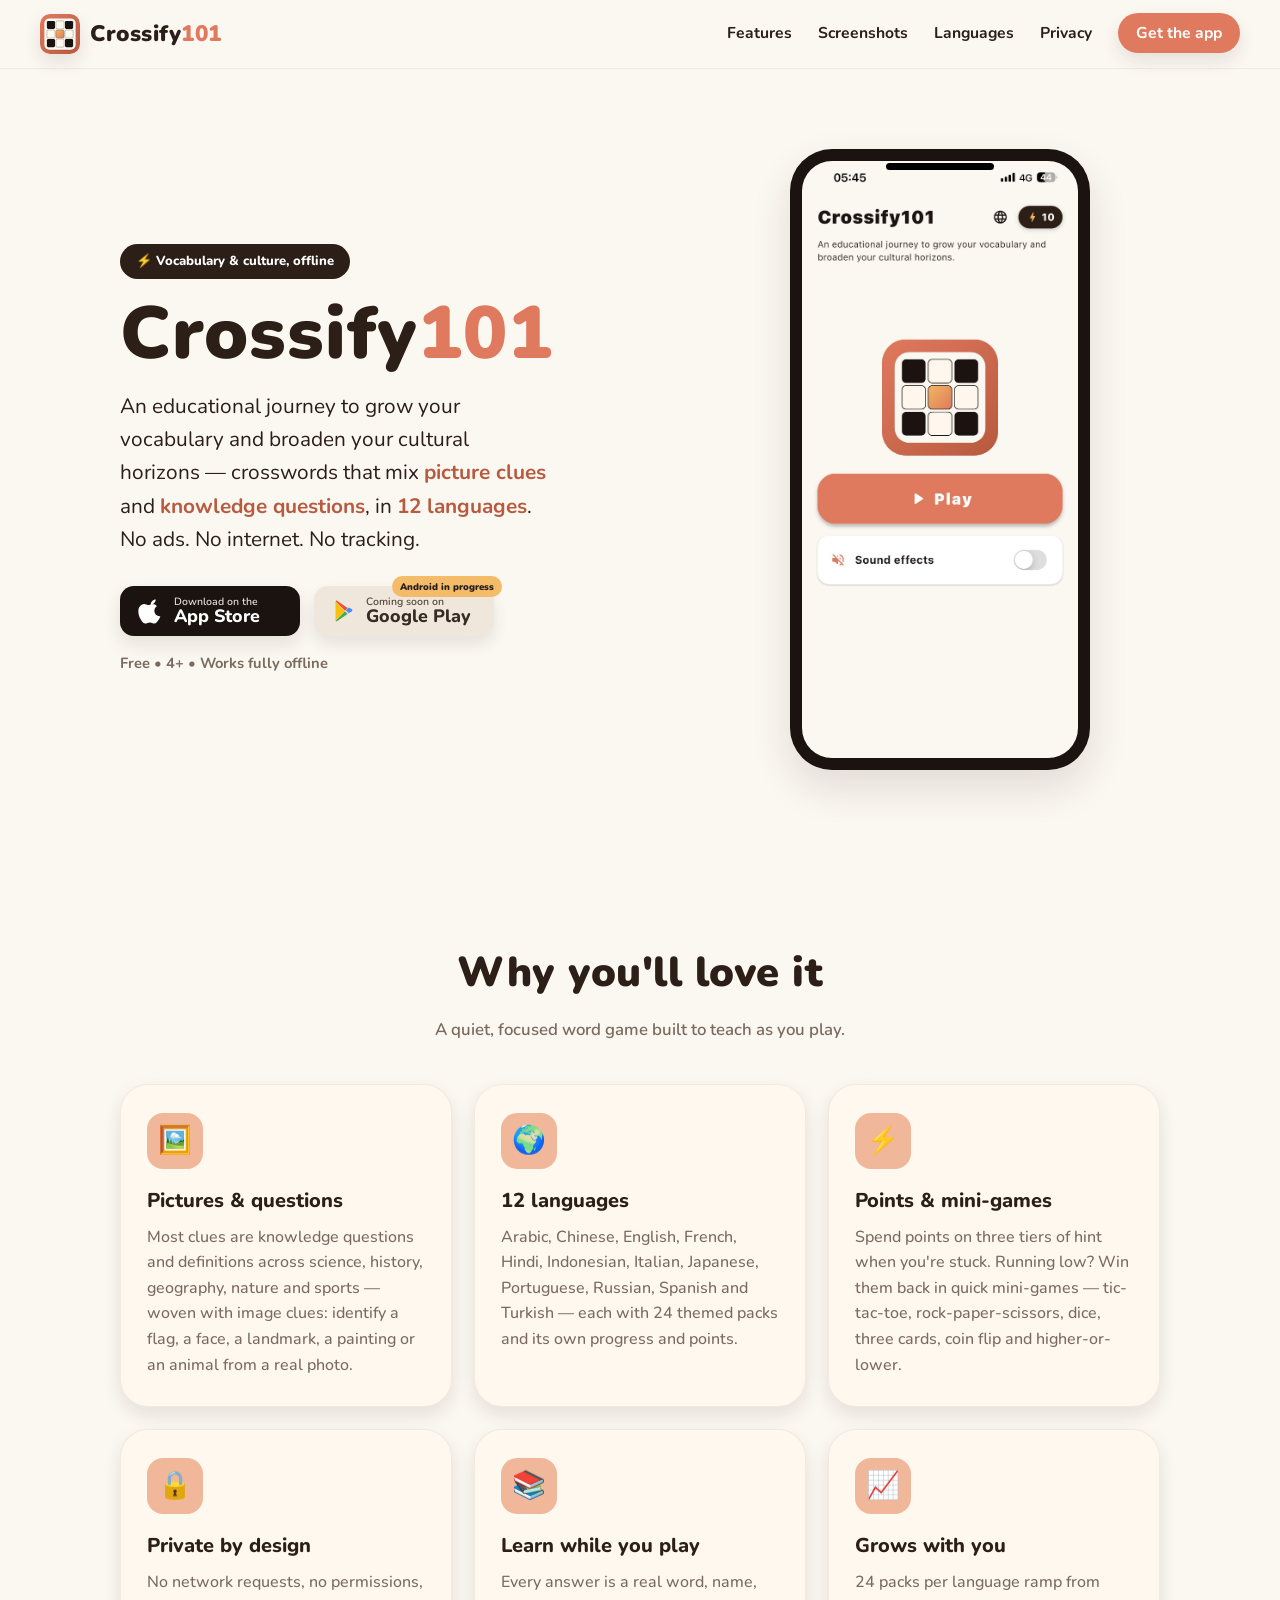
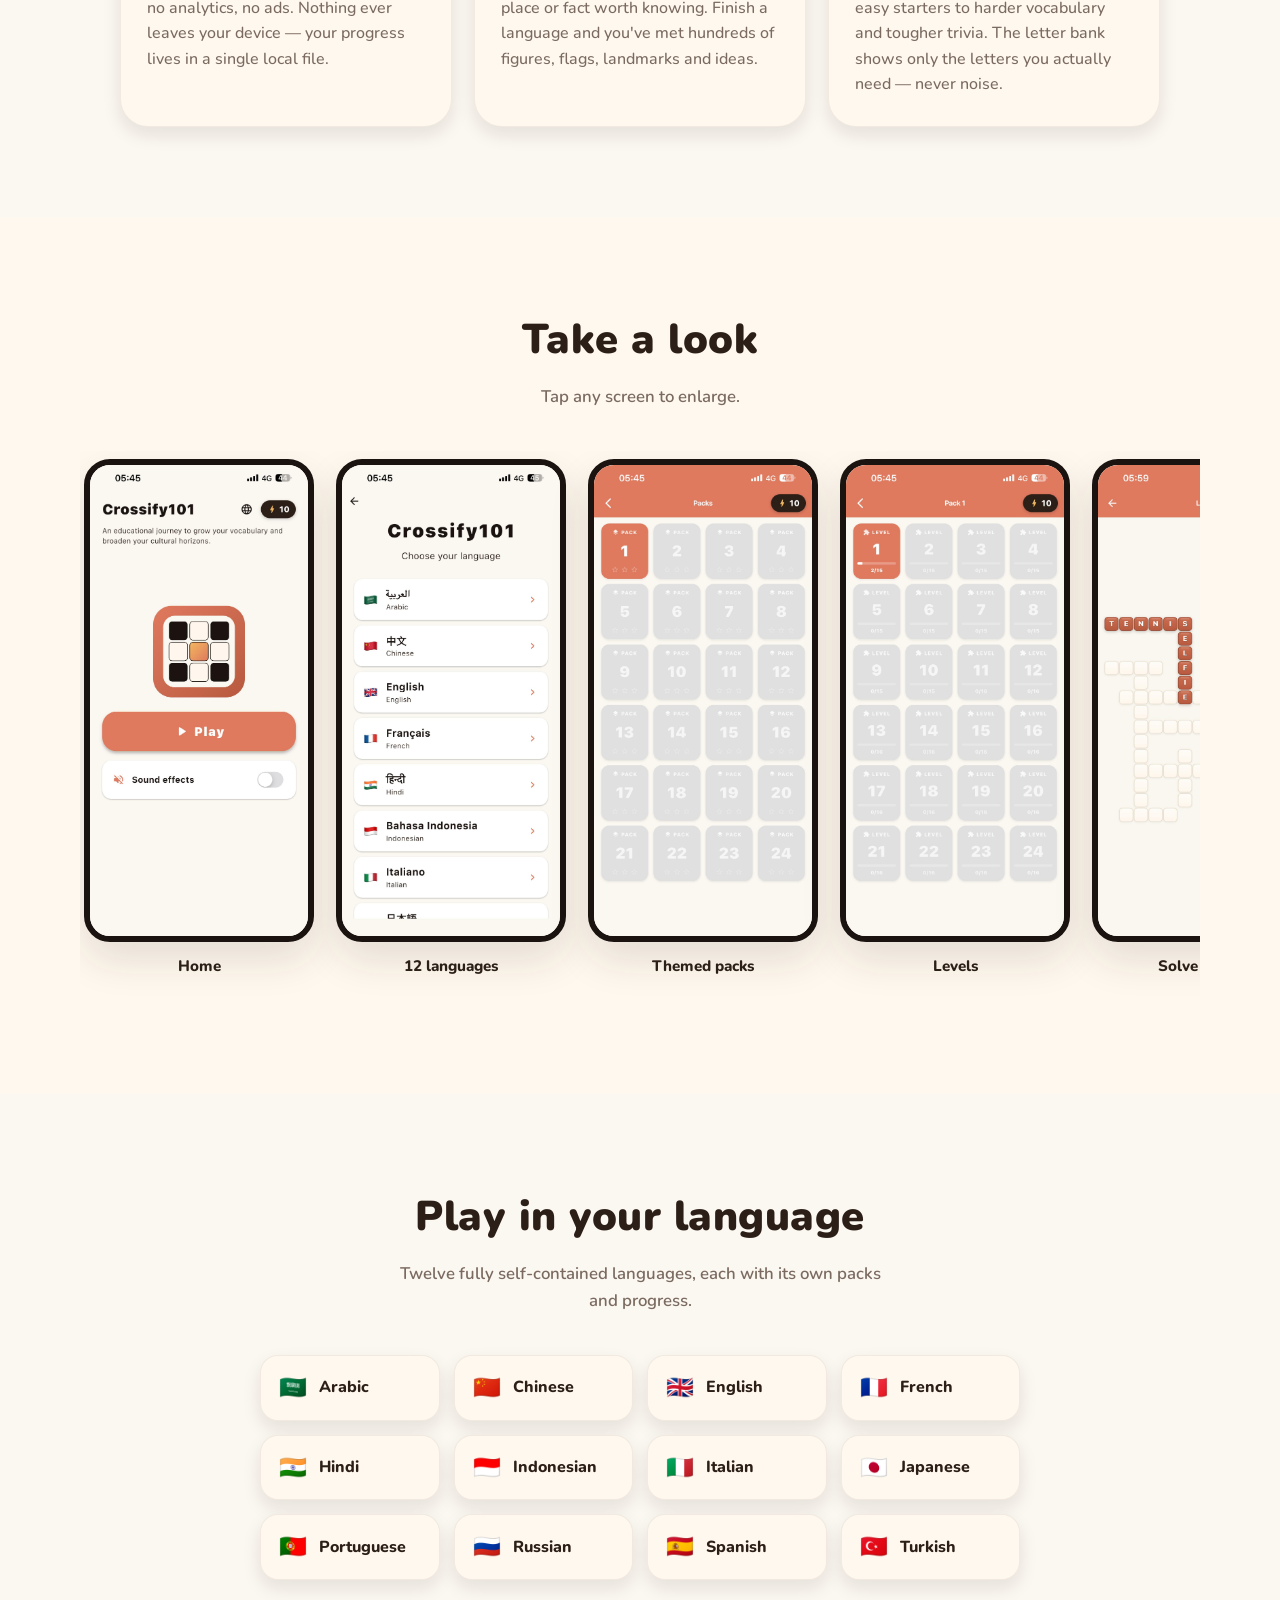
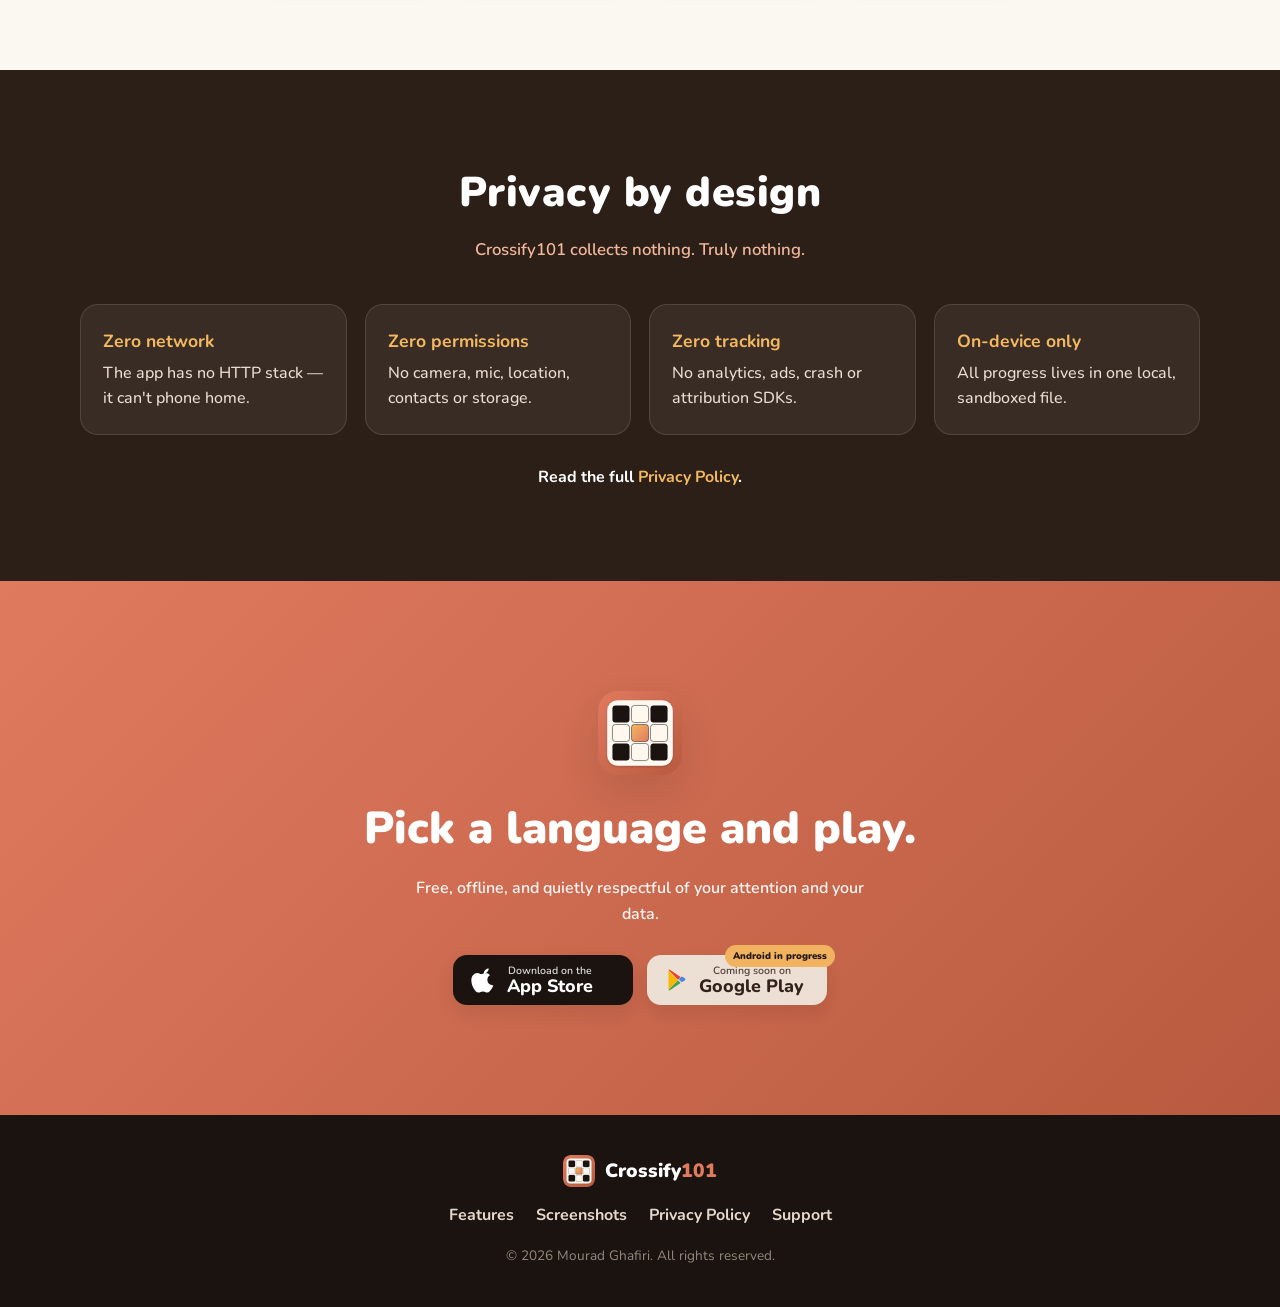
==== index.html @ 8361d2fb "Initial Commit" ====
<!DOCTYPE html>
<html lang="en">
<head>
  <meta charset="UTF-8" />
  <meta name="viewport" content="width=device-width, initial-scale=1.0" />
  <title>Crossify101 — Offline word puzzles in 12 languages</title>
  <meta name="description" content="Crossify101 is an offline crossword game that grows your vocabulary and cultural knowledge through picture clues and knowledge questions. 12 languages, 24 packs each. No ads, no internet, no tracking." />
  <meta name="theme-color" content="#E07A5F" />

  <!-- Open Graph -->
  <meta property="og:title" content="Crossify101 — Offline word puzzles in 12 languages" />
  <meta property="og:description" content="Grow your vocabulary and cultural knowledge with picture-and-question crosswords. 12 languages. No ads, no tracking." />
  <meta property="og:type" content="website" />
  <meta property="og:image" content="screenshots/2-play.jpeg" />

  <link rel="icon" type="image/svg+xml" href="logo.svg" />
  <link rel="apple-touch-icon" href="logo.svg" />
  <link rel="preconnect" href="https://fonts.googleapis.com" />
  <link rel="preconnect" href="https://fonts.gstatic.com" crossorigin />
  <link href="https://fonts.googleapis.com/css2?family=Nunito:wght@400;600;700;800;900&display=swap" rel="stylesheet" />
  <link rel="stylesheet" href="styles.css" />
</head>
<body>

  <!-- ───────── Header ───────── -->
  <header class="site-header" id="top">
    <a class="brand" href="#top" aria-label="Crossify101 home">
      <img src="logo.svg" alt="" class="brand__mark" width="40" height="40" />
      <span class="brand__name">Crossify<span class="brand__accent">101</span></span>
    </a>

    <nav class="nav" aria-label="Primary">
      <button class="nav__toggle" id="navToggle" aria-expanded="false" aria-controls="navMenu" aria-label="Open menu">
        <span></span><span></span><span></span>
      </button>
      <ul class="nav__menu" id="navMenu">
        <li><a href="#features">Features</a></li>
        <li><a href="#screens">Screenshots</a></li>
        <li><a href="#languages">Languages</a></li>
        <li><a href="#privacy">Privacy</a></li>
        <li><a href="#get" class="nav__cta">Get the app</a></li>
      </ul>
    </nav>
  </header>

  <!-- ───────── Hero ───────── -->
  <section class="hero">
    <div class="hero__copy">
      <span class="pill">⚡ Vocabulary &amp; culture, offline</span>
      <h1 class="hero__title">Crossify<span class="brand__accent">101</span></h1>
      <p class="hero__tagline">
        An educational journey to grow your vocabulary and broaden your cultural horizons —
        crosswords that mix <strong>picture clues</strong> and <strong>knowledge questions</strong>,
        in <strong>12 languages</strong>. No ads. No internet. No tracking.
      </p>

      <div class="store-badges" id="get-top">
        <!--
          APP STORE: replace the href below with your real listing URL once the app
          is live, e.g. https://apps.apple.com/app/crossify101/id0000000000
        -->
        <a class="badge badge--apple" href="https://apps.apple.com/app/crossify101/id0000000000"
           target="_blank" rel="noopener" aria-label="Download on the App Store">
          <svg viewBox="0 0 24 24" width="26" height="26" aria-hidden="true">
            <path fill="currentColor" d="M16.365 1.43c0 1.14-.42 2.21-1.18 3.02-.83.9-2.18 1.6-3.32 1.5-.14-1.1.45-2.27 1.16-3.04.8-.86 2.2-1.5 3.34-1.48zM20.6 17.06c-.55 1.27-.82 1.84-1.53 2.96-.99 1.56-2.39 3.5-4.12 3.51-1.54.02-1.93-1-4.02-.99-2.09.01-2.52 1.01-4.06.99-1.73-.02-3.05-1.77-4.04-3.33C-.07 16.04-.3 10.9 1.41 8.18c1.06-1.69 2.73-2.68 4.3-2.68 1.6 0 2.61 1.01 3.93 1.01 1.28 0 2.06-1.01 3.91-1.01 1.4 0 2.88.76 3.94 2.08-3.46 1.9-2.9 6.84.11 8.48z"/>
          </svg>
          <span class="badge__text"><small>Download on the</small><strong>App Store</strong></span>
        </a>

        <!-- GOOGLE PLAY: Android is in progress -->
        <span class="badge badge--play badge--soon" role="img" aria-label="Coming soon on Google Play">
          <svg viewBox="0 0 24 24" width="24" height="24" aria-hidden="true">
            <path fill="#EA4335" d="M3.6 2.3 13 11.7l2.6-2.6L4.9 1.7c-.5-.3-1-.1-1.3.6z"/>
            <path fill="#34A853" d="M3.6 21.7c.3.7.8.9 1.3.6l10.7-7.4L13 12.3z"/>
            <path fill="#4285F4" d="M19.6 10.1 16.7 8.4 13.8 11.3l2.9 2.9 2.9-1.7c1-.6 1-1.8 0-2.4z"/>
            <path fill="#FBBC04" d="M3.6 2.3c-.1.2-.1.4-.1.7v18c0 .3 0 .5.1.7L13 12.3 3.6 2.3z"/>
          </svg>
          <span class="badge__text"><small>Coming soon on</small><strong>Google Play</strong></span>
        </span>
      </div>

      <p class="hero__note">Free • 4+ • Works fully offline</p>
    </div>

    <div class="hero__device">
      <div class="device">
        <img src="screenshots/2-play.jpeg" alt="Crossify101 home screen with the Play button" loading="eager" />
      </div>
    </div>
  </section>

  <!-- ───────── Features ───────── -->
  <section class="section" id="features">
    <h2 class="section__title">Why you'll love it</h2>
    <p class="section__lead">A quiet, focused word game built to teach as you play.</p>

    <div class="features">
      <article class="feature">
        <div class="feature__icon">🖼️</div>
        <h3>Pictures &amp; questions</h3>
        <p>Most clues are knowledge questions and definitions across science, history, geography, nature and sports — woven with image clues: identify a flag, a face, a landmark, a painting or an animal from a real photo.</p>
      </article>

      <article class="feature">
        <div class="feature__icon">🌍</div>
        <h3>12 languages</h3>
        <p>Arabic, Chinese, English, French, Hindi, Indonesian, Italian, Japanese, Portuguese, Russian, Spanish and Turkish — each with 24 themed packs and its own progress and points.</p>
      </article>

      <article class="feature">
        <div class="feature__icon">⚡</div>
        <h3>Points &amp; mini-games</h3>
        <p>Spend points on three tiers of hint when you're stuck. Running low? Win them back in quick mini-games — tic-tac-toe, rock-paper-scissors, dice, three cards, coin flip and higher-or-lower.</p>
      </article>

      <article class="feature">
        <div class="feature__icon">🔒</div>
        <h3>Private by design</h3>
        <p>No network requests, no permissions, no analytics, no ads. Nothing ever leaves your device — your progress lives in a single local file.</p>
      </article>

      <article class="feature">
        <div class="feature__icon">📚</div>
        <h3>Learn while you play</h3>
        <p>Every answer is a real word, name, place or fact worth knowing. Finish a language and you've met hundreds of figures, flags, landmarks and ideas.</p>
      </article>

      <article class="feature">
        <div class="feature__icon">📈</div>
        <h3>Grows with you</h3>
        <p>24 packs per language ramp from easy starters to harder vocabulary and tougher trivia. The letter bank shows only the letters you actually need — never noise.</p>
      </article>
    </div>
  </section>

  <!-- ───────── Screenshots ───────── -->
  <section class="section section--alt" id="screens">
    <h2 class="section__title">Take a look</h2>
    <p class="section__lead">Tap any screen to enlarge.</p>

    <div class="shots" id="shots">
      <figure class="shot"><img src="screenshots/2-play.jpeg" alt="Home screen" loading="lazy" /><figcaption>Home</figcaption></figure>
      <figure class="shot"><img src="screenshots/1-languages.jpeg" alt="Language picker with 12 languages" loading="lazy" /><figcaption>12 languages</figcaption></figure>
      <figure class="shot"><img src="screenshots/3-packs.jpeg" alt="Themed pack grid" loading="lazy" /><figcaption>Themed packs</figcaption></figure>
      <figure class="shot"><img src="screenshots/4-levels.jpeg" alt="Level list within a pack" loading="lazy" /><figcaption>Levels</figcaption></figure>
      <figure class="shot"><img src="screenshots/5-level.jpeg" alt="A crossword grid in progress" loading="lazy" /><figcaption>Solve the grid</figcaption></figure>
      <figure class="shot"><img src="screenshots/6-question.jpeg" alt="A knowledge question clue" loading="lazy" /><figcaption>Question clues</figcaption></figure>
      <figure class="shot"><img src="screenshots/7-mini-games.jpeg" alt="Mini-games shelf" loading="lazy" /><figcaption>Mini-games</figcaption></figure>
      <figure class="shot"><img src="screenshots/8-tik-tak-toe.jpeg" alt="Tic-tac-toe mini-game" loading="lazy" /><figcaption>Tic-tac-toe</figcaption></figure>
      <figure class="shot"><img src="screenshots/9-rock-paper.jpeg" alt="Rock paper scissors mini-game" loading="lazy" /><figcaption>Rock paper scissors</figcaption></figure>
      <figure class="shot"><img src="screenshots/10-coin-flip.jpeg" alt="Coin flip mini-game" loading="lazy" /><figcaption>Coin flip</figcaption></figure>
    </div>
  </section>

  <!-- ───────── Languages ───────── -->
  <section class="section" id="languages">
    <h2 class="section__title">Play in your language</h2>
    <p class="section__lead">Twelve fully self-contained languages, each with its own packs and progress.</p>

    <ul class="langs">
      <li><span class="langs__flag">🇸🇦</span> Arabic</li>
      <li><span class="langs__flag">🇨🇳</span> Chinese</li>
      <li><span class="langs__flag">🇬🇧</span> English</li>
      <li><span class="langs__flag">🇫🇷</span> French</li>
      <li><span class="langs__flag">🇮🇳</span> Hindi</li>
      <li><span class="langs__flag">🇮🇩</span> Indonesian</li>
      <li><span class="langs__flag">🇮🇹</span> Italian</li>
      <li><span class="langs__flag">🇯🇵</span> Japanese</li>
      <li><span class="langs__flag">🇵🇹</span> Portuguese</li>
      <li><span class="langs__flag">🇷🇺</span> Russian</li>
      <li><span class="langs__flag">🇪🇸</span> Spanish</li>
      <li><span class="langs__flag">🇹🇷</span> Turkish</li>
    </ul>
  </section>

  <!-- ───────── Privacy highlight ───────── -->
  <section class="section section--privacy" id="privacy">
    <h2 class="section__title">Privacy by design</h2>
    <p class="section__lead">Crossify101 collects nothing. Truly nothing.</p>

    <div class="privacy-grid">
      <div class="privacy-card"><strong>Zero network</strong><span>The app has no HTTP stack — it can't phone home.</span></div>
      <div class="privacy-card"><strong>Zero permissions</strong><span>No camera, mic, location, contacts or storage.</span></div>
      <div class="privacy-card"><strong>Zero tracking</strong><span>No analytics, ads, crash or attribution SDKs.</span></div>
      <div class="privacy-card"><strong>On-device only</strong><span>All progress lives in one local, sandboxed file.</span></div>
    </div>

    <p class="privacy-link">
      Read the full <a href="privacy.html">Privacy Policy</a>.
    </p>
  </section>

  <!-- ───────── Download CTA ───────── -->
  <section class="cta" id="get">
    <img src="logo.svg" alt="" class="cta__mark" width="84" height="84" />
    <h2>Pick a language and play.</h2>
    <p>Free, offline, and quietly respectful of your attention and your data.</p>
    <div class="store-badges store-badges--center">
      <a class="badge badge--apple" href="https://apps.apple.com/app/crossify101/id0000000000"
         target="_blank" rel="noopener" aria-label="Download on the App Store">
        <svg viewBox="0 0 24 24" width="26" height="26" aria-hidden="true">
          <path fill="currentColor" d="M16.365 1.43c0 1.14-.42 2.21-1.18 3.02-.83.9-2.18 1.6-3.32 1.5-.14-1.1.45-2.27 1.16-3.04.8-.86 2.2-1.5 3.34-1.48zM20.6 17.06c-.55 1.27-.82 1.84-1.53 2.96-.99 1.56-2.39 3.5-4.12 3.51-1.54.02-1.93-1-4.02-.99-2.09.01-2.52 1.01-4.06.99-1.73-.02-3.05-1.77-4.04-3.33C-.07 16.04-.3 10.9 1.41 8.18c1.06-1.69 2.73-2.68 4.3-2.68 1.6 0 2.61 1.01 3.93 1.01 1.28 0 2.06-1.01 3.91-1.01 1.4 0 2.88.76 3.94 2.08-3.46 1.9-2.9 6.84.11 8.48z"/>
        </svg>
        <span class="badge__text"><small>Download on the</small><strong>App Store</strong></span>
      </a>
      <span class="badge badge--play badge--soon" role="img" aria-label="Coming soon on Google Play">
        <svg viewBox="0 0 24 24" width="24" height="24" aria-hidden="true">
          <path fill="#EA4335" d="M3.6 2.3 13 11.7l2.6-2.6L4.9 1.7c-.5-.3-1-.1-1.3.6z"/>
          <path fill="#34A853" d="M3.6 21.7c.3.7.8.9 1.3.6l10.7-7.4L13 12.3z"/>
          <path fill="#4285F4" d="M19.6 10.1 16.7 8.4 13.8 11.3l2.9 2.9 2.9-1.7c1-.6 1-1.8 0-2.4z"/>
          <path fill="#FBBC04" d="M3.6 2.3c-.1.2-.1.4-.1.7v18c0 .3 0 .5.1.7L13 12.3 3.6 2.3z"/>
        </svg>
        <span class="badge__text"><small>Coming soon on</small><strong>Google Play</strong></span>
      </span>
    </div>
  </section>

  <!-- ───────── Footer ───────── -->
  <footer class="site-footer">
    <div class="site-footer__brand">
      <img src="logo.svg" alt="" width="32" height="32" />
      <span>Crossify<span class="brand__accent">101</span></span>
    </div>
    <nav class="site-footer__links" aria-label="Footer">
      <a href="#features">Features</a>
      <a href="#screens">Screenshots</a>
      <a href="privacy.html">Privacy Policy</a>
      <a href="mailto:mourad.ghafiri38@gmail.com">Support</a>
    </nav>
    <p class="site-footer__copy">© 2026 Mourad Ghafiri. All rights reserved.</p>
  </footer>

  <!-- ───────── Lightbox ───────── -->
  <div class="lightbox" id="lightbox" aria-hidden="true" role="dialog" aria-label="Screenshot viewer">
    <button class="lightbox__close" id="lightboxClose" aria-label="Close">&times;</button>
    <button class="lightbox__nav lightbox__nav--prev" id="lightboxPrev" aria-label="Previous">&#8249;</button>
    <img class="lightbox__img" id="lightboxImg" src="" alt="" />
    <button class="lightbox__nav lightbox__nav--next" id="lightboxNext" aria-label="Next">&#8250;</button>
  </div>

  <script src="script.js"></script>
</body>
</html>
---- styles.css ----
/* ─────────────────────────────────────────────────────────
   Crossify101 — marketing site
   Palette mirrors the app (lib/core/theme/app_colors.dart)
   ───────────────────────────────────────────────────────── */
:root {
  --terracotta:      #E07A5F;
  --terracotta-dark: #B85A3F;
  --terracotta-light:#F1B79A;
  --cream-bg:        #FBF7F1;
  --card:            #FFF8EE;
  --espresso:        #2C1F18;
  --espresso-dark:   #1A1310;
  --gold:            #F4B860;
  --danger:          #E85C4A;
  --muted:           #7a6a60;

  --radius-lg: 28px;
  --radius-md: 18px;
  --radius-sm: 12px;
  --shadow:    0 18px 40px rgba(44, 31, 24, 0.12);
  --shadow-sm: 0 8px 18px rgba(44, 31, 24, 0.10);
  --maxw: 1120px;

  --font: "Nunito", -apple-system, BlinkMacSystemFont, "Segoe UI", Roboto, Helvetica, Arial, sans-serif;
}

* { box-sizing: border-box; margin: 0; padding: 0; }

html { scroll-behavior: smooth; }

body {
  font-family: var(--font);
  color: var(--espresso);
  background: var(--cream-bg);
  line-height: 1.6;
  -webkit-font-smoothing: antialiased;
  text-rendering: optimizeLegibility;
}

a { color: var(--terracotta-dark); text-decoration: none; }
a:hover { text-decoration: underline; }

img { max-width: 100%; display: block; }

.brand__accent { color: var(--terracotta); }

/* ───────── Header ───────── */
.site-header {
  position: sticky;
  top: 0;
  z-index: 50;
  display: flex;
  align-items: center;
  justify-content: space-between;
  gap: 16px;
  padding: 14px clamp(16px, 4vw, 40px);
  background: rgba(251, 247, 241, 0.85);
  backdrop-filter: saturate(140%) blur(10px);
  border-bottom: 1px solid rgba(44, 31, 24, 0.06);
}

.brand { display: flex; align-items: center; gap: 10px; }
.brand:hover { text-decoration: none; }
.brand__mark { border-radius: 10px; box-shadow: var(--shadow-sm); }
.brand__name {
  font-weight: 900;
  font-size: 1.4rem;
  letter-spacing: 0.5px;
  color: var(--espresso);
}

.nav { display: flex; align-items: center; }
.nav__menu { display: flex; align-items: center; gap: 26px; list-style: none; }
.nav__menu a {
  color: var(--espresso);
  font-weight: 700;
  font-size: 0.98rem;
}
.nav__menu a:hover { color: var(--terracotta-dark); text-decoration: none; }
.nav__cta {
  background: var(--terracotta);
  color: #fff !important;
  padding: 9px 18px;
  border-radius: 999px;
  box-shadow: var(--shadow-sm);
}
.nav__cta:hover { background: var(--terracotta-dark); }

.nav__toggle {
  display: none;
  flex-direction: column;
  gap: 5px;
  background: none;
  border: 0;
  cursor: pointer;
  padding: 8px;
}
.nav__toggle span {
  width: 24px; height: 3px;
  background: var(--espresso);
  border-radius: 3px;
  transition: transform .25s, opacity .25s;
}

/* ───────── Hero ───────── */
.hero {
  max-width: var(--maxw);
  margin: 0 auto;
  padding: clamp(36px, 7vw, 80px) clamp(16px, 4vw, 40px);
  display: grid;
  grid-template-columns: 1.1fr 0.9fr;
  gap: clamp(24px, 5vw, 64px);
  align-items: center;
}

.pill {
  display: inline-block;
  background: var(--espresso);
  color: #fff;
  font-weight: 800;
  font-size: 0.82rem;
  padding: 7px 16px;
  border-radius: 999px;
  margin-bottom: 18px;
}

.hero__title {
  font-size: clamp(2.8rem, 7vw, 4.6rem);
  font-weight: 900;
  line-height: 1.02;
  letter-spacing: 1px;
  margin-bottom: 18px;
}

.hero__tagline {
  font-size: clamp(1.05rem, 2.2vw, 1.3rem);
  color: var(--espresso);
  max-width: 36ch;
  margin-bottom: 30px;
}
.hero__tagline strong { color: var(--terracotta-dark); }

.hero__note {
  margin-top: 16px;
  color: var(--muted);
  font-weight: 700;
  font-size: 0.92rem;
}

/* device mockup */
.hero__device { display: flex; justify-content: center; }
.device {
  width: min(300px, 78vw);
  padding: 12px;
  background: var(--espresso-dark);
  border-radius: 42px;
  box-shadow: var(--shadow);
  position: relative;
}
.device::before {
  content: "";
  position: absolute;
  top: 14px; left: 50%;
  transform: translateX(-50%);
  width: 36%; height: 7px;
  background: #000;
  border-radius: 999px;
  z-index: 2;
}
.device img { border-radius: 30px; width: 100%; }

/* ───────── Store badges ───────── */
.store-badges { display: flex; flex-wrap: wrap; gap: 14px; }
.store-badges--center { justify-content: center; }

.badge {
  display: inline-flex;
  align-items: center;
  gap: 10px;
  padding: 10px 18px;
  border-radius: 14px;
  background: var(--espresso-dark);
  color: #fff;
  min-width: 180px;
  transition: transform .15s, box-shadow .15s;
  box-shadow: var(--shadow-sm);
}
.badge:hover { text-decoration: none; transform: translateY(-2px); box-shadow: var(--shadow); }
.badge__text { display: flex; flex-direction: column; line-height: 1.05; }
.badge__text small { font-size: 0.66rem; opacity: 0.85; font-weight: 600; }
.badge__text strong { font-size: 1.12rem; font-weight: 800; }
.badge--apple { color: #fff; }
.badge--soon {
  background: #efe6db;
  color: var(--espresso);
  cursor: default;
  position: relative;
  opacity: 0.95;
}
.badge--soon:hover { transform: none; box-shadow: var(--shadow-sm); }
.badge--soon::after {
  content: "Android in progress";
  position: absolute;
  top: -10px; right: -8px;
  background: var(--gold);
  color: var(--espresso-dark);
  font-size: 0.6rem;
  font-weight: 900;
  padding: 3px 8px;
  border-radius: 999px;
  white-space: nowrap;
}

/* ───────── Sections ───────── */
.section {
  max-width: var(--maxw);
  margin: 0 auto;
  padding: clamp(48px, 8vw, 90px) clamp(16px, 4vw, 40px);
}
.section--alt { max-width: none; background: var(--card); }
.section--alt > * { max-width: var(--maxw); margin-left: auto; margin-right: auto; }

.section__title {
  font-size: clamp(1.8rem, 4vw, 2.6rem);
  font-weight: 900;
  text-align: center;
  letter-spacing: 0.5px;
}
.section__lead {
  text-align: center;
  color: var(--muted);
  font-size: 1.05rem;
  font-weight: 600;
  margin: 10px auto 40px;
  max-width: 50ch;
}

/* ───────── Features ───────── */
.features {
  display: grid;
  grid-template-columns: repeat(auto-fit, minmax(260px, 1fr));
  gap: 22px;
}
.feature {
  background: var(--card);
  border: 1px solid rgba(44, 31, 24, 0.06);
  border-radius: var(--radius-lg);
  padding: 28px 26px;
  box-shadow: var(--shadow-sm);
  transition: transform .18s, box-shadow .18s;
}
.feature:hover { transform: translateY(-4px); box-shadow: var(--shadow); }
.feature__icon {
  width: 56px; height: 56px;
  display: grid; place-items: center;
  font-size: 1.7rem;
  background: var(--terracotta-light);
  border-radius: 16px;
  margin-bottom: 16px;
}
.feature h3 { font-size: 1.25rem; font-weight: 800; margin-bottom: 8px; }
.feature p { color: var(--muted); font-weight: 500; }

/* ───────── Screenshots ───────── */
.shots {
  display: flex;
  gap: 22px;
  overflow-x: auto;
  padding: 8px 4px 26px;
  scroll-snap-type: x mandatory;
  -webkit-overflow-scrolling: touch;
}
.shots::-webkit-scrollbar { height: 8px; }
.shots::-webkit-scrollbar-thumb { background: var(--terracotta-light); border-radius: 999px; }

.shot {
  flex: 0 0 auto;
  width: 230px;
  scroll-snap-align: center;
  text-align: center;
}
.shot img {
  width: 100%;
  border-radius: 26px;
  border: 6px solid var(--espresso-dark);
  box-shadow: var(--shadow);
  cursor: zoom-in;
  transition: transform .18s;
}
.shot img:hover { transform: translateY(-4px); }
.shot figcaption {
  margin-top: 12px;
  font-weight: 800;
  color: var(--espresso);
  font-size: 0.95rem;
}

/* ───────── Languages ───────── */
.langs {
  list-style: none;
  display: grid;
  grid-template-columns: repeat(auto-fit, minmax(160px, 1fr));
  gap: 14px;
  max-width: 760px;
  margin: 0 auto;
}
.langs li {
  background: var(--card);
  border: 1px solid rgba(44, 31, 24, 0.06);
  border-radius: var(--radius-md);
  padding: 14px 18px;
  font-weight: 800;
  display: flex;
  align-items: center;
  gap: 12px;
  box-shadow: var(--shadow-sm);
}
.langs__flag { font-size: 1.4rem; }

/* ───────── Privacy ───────── */
.section--privacy { max-width: none; background: var(--espresso); color: #fff; }
.section--privacy > * { max-width: var(--maxw); margin-left: auto; margin-right: auto; }
.section--privacy .section__title { color: #fff; }
.section--privacy .section__lead { color: var(--terracotta-light); }

.privacy-grid {
  display: grid;
  grid-template-columns: repeat(auto-fit, minmax(220px, 1fr));
  gap: 18px;
}
.privacy-card {
  background: rgba(255, 255, 255, 0.06);
  border: 1px solid rgba(255, 255, 255, 0.12);
  border-radius: var(--radius-md);
  padding: 22px;
  display: flex;
  flex-direction: column;
  gap: 6px;
}
.privacy-card strong { font-size: 1.1rem; color: var(--gold); }
.privacy-card span { color: #eaddd2; font-weight: 500; }
.privacy-link { text-align: center; margin-top: 30px; font-weight: 700; }
.privacy-link a { color: var(--gold); }

/* ───────── CTA ───────── */
.cta {
  text-align: center;
  padding: clamp(56px, 9vw, 110px) clamp(16px, 4vw, 40px);
  background: linear-gradient(135deg, var(--terracotta), var(--terracotta-dark));
  color: #fff;
}
.cta__mark { margin: 0 auto 18px; border-radius: 20px; box-shadow: var(--shadow); }
.cta h2 { font-size: clamp(1.8rem, 5vw, 2.8rem); font-weight: 900; }
.cta p { margin: 12px auto 28px; max-width: 46ch; font-weight: 600; opacity: 0.95; }
.cta .badge--apple { background: var(--espresso-dark); }

/* ───────── Footer ───────── */
.site-footer {
  background: var(--espresso-dark);
  color: #cbb8aa;
  text-align: center;
  padding: 40px 20px;
  display: flex;
  flex-direction: column;
  align-items: center;
  gap: 16px;
}
.site-footer__brand {
  display: flex; align-items: center; gap: 10px;
  font-weight: 900; font-size: 1.2rem; color: #fff;
}
.site-footer__brand img { border-radius: 8px; }
.site-footer__links { display: flex; flex-wrap: wrap; gap: 22px; justify-content: center; }
.site-footer__links a { color: #e7d8cc; font-weight: 700; }
.site-footer__copy { font-size: 0.85rem; opacity: 0.7; }

/* ───────── Lightbox ───────── */
.lightbox {
  position: fixed;
  inset: 0;
  background: rgba(26, 19, 16, 0.92);
  display: none;
  align-items: center;
  justify-content: center;
  z-index: 100;
  padding: 24px;
}
.lightbox.open { display: flex; }
.lightbox__img {
  max-width: min(420px, 90vw);
  max-height: 88vh;
  border-radius: 24px;
  border: 6px solid var(--espresso-dark);
  box-shadow: 0 30px 80px rgba(0,0,0,0.5);
}
.lightbox__close {
  position: absolute;
  top: 18px; right: 24px;
  font-size: 2.4rem;
  line-height: 1;
  background: none;
  border: 0;
  color: #fff;
  cursor: pointer;
}
.lightbox__nav {
  background: rgba(255,255,255,0.12);
  border: 0;
  color: #fff;
  font-size: 2rem;
  width: 52px; height: 52px;
  border-radius: 999px;
  cursor: pointer;
  margin: 0 10px;
  transition: background .15s;
}
.lightbox__nav:hover { background: rgba(255,255,255,0.25); }

/* ───────── Responsive ───────── */
@media (max-width: 860px) {
  .hero { grid-template-columns: 1fr; text-align: center; }
  .hero__tagline { margin-left: auto; margin-right: auto; }
  .store-badges { justify-content: center; }
  .hero__device { order: -1; }

  .nav__toggle { display: flex; }
  .nav__menu {
    position: absolute;
    top: 64px; right: 12px;
    flex-direction: column;
    align-items: flex-start;
    gap: 6px;
    background: var(--card);
    padding: 14px 18px;
    border-radius: var(--radius-md);
    box-shadow: var(--shadow);
    display: none;
    min-width: 200px;
  }
  .nav__menu.open { display: flex; }
  .nav__menu li { width: 100%; }
  .nav__cta { display: inline-block; margin-top: 6px; }
}

@media (max-width: 460px) {
  .badge { min-width: 0; flex: 1; }
  .shot { width: 180px; }
}

@media (prefers-reduced-motion: reduce) {
  html { scroll-behavior: auto; }
  * { transition: none !important; }
}
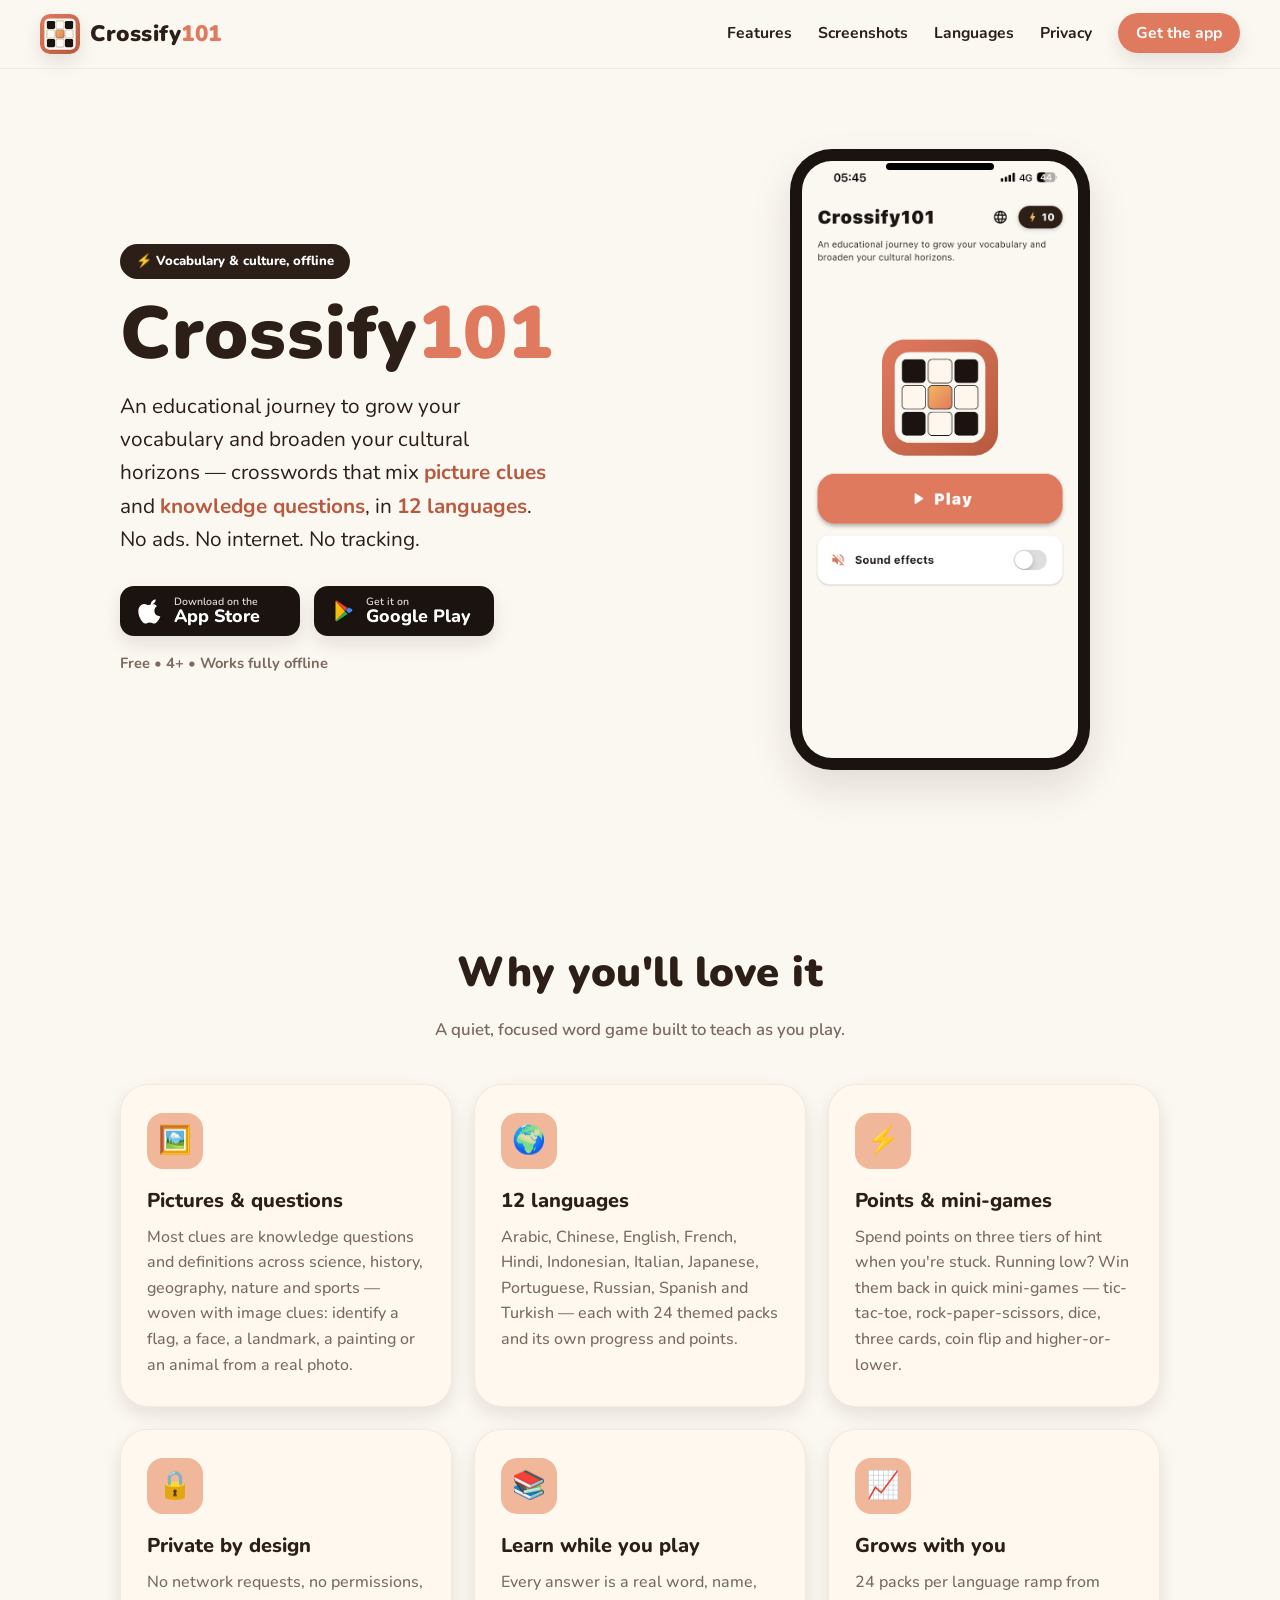
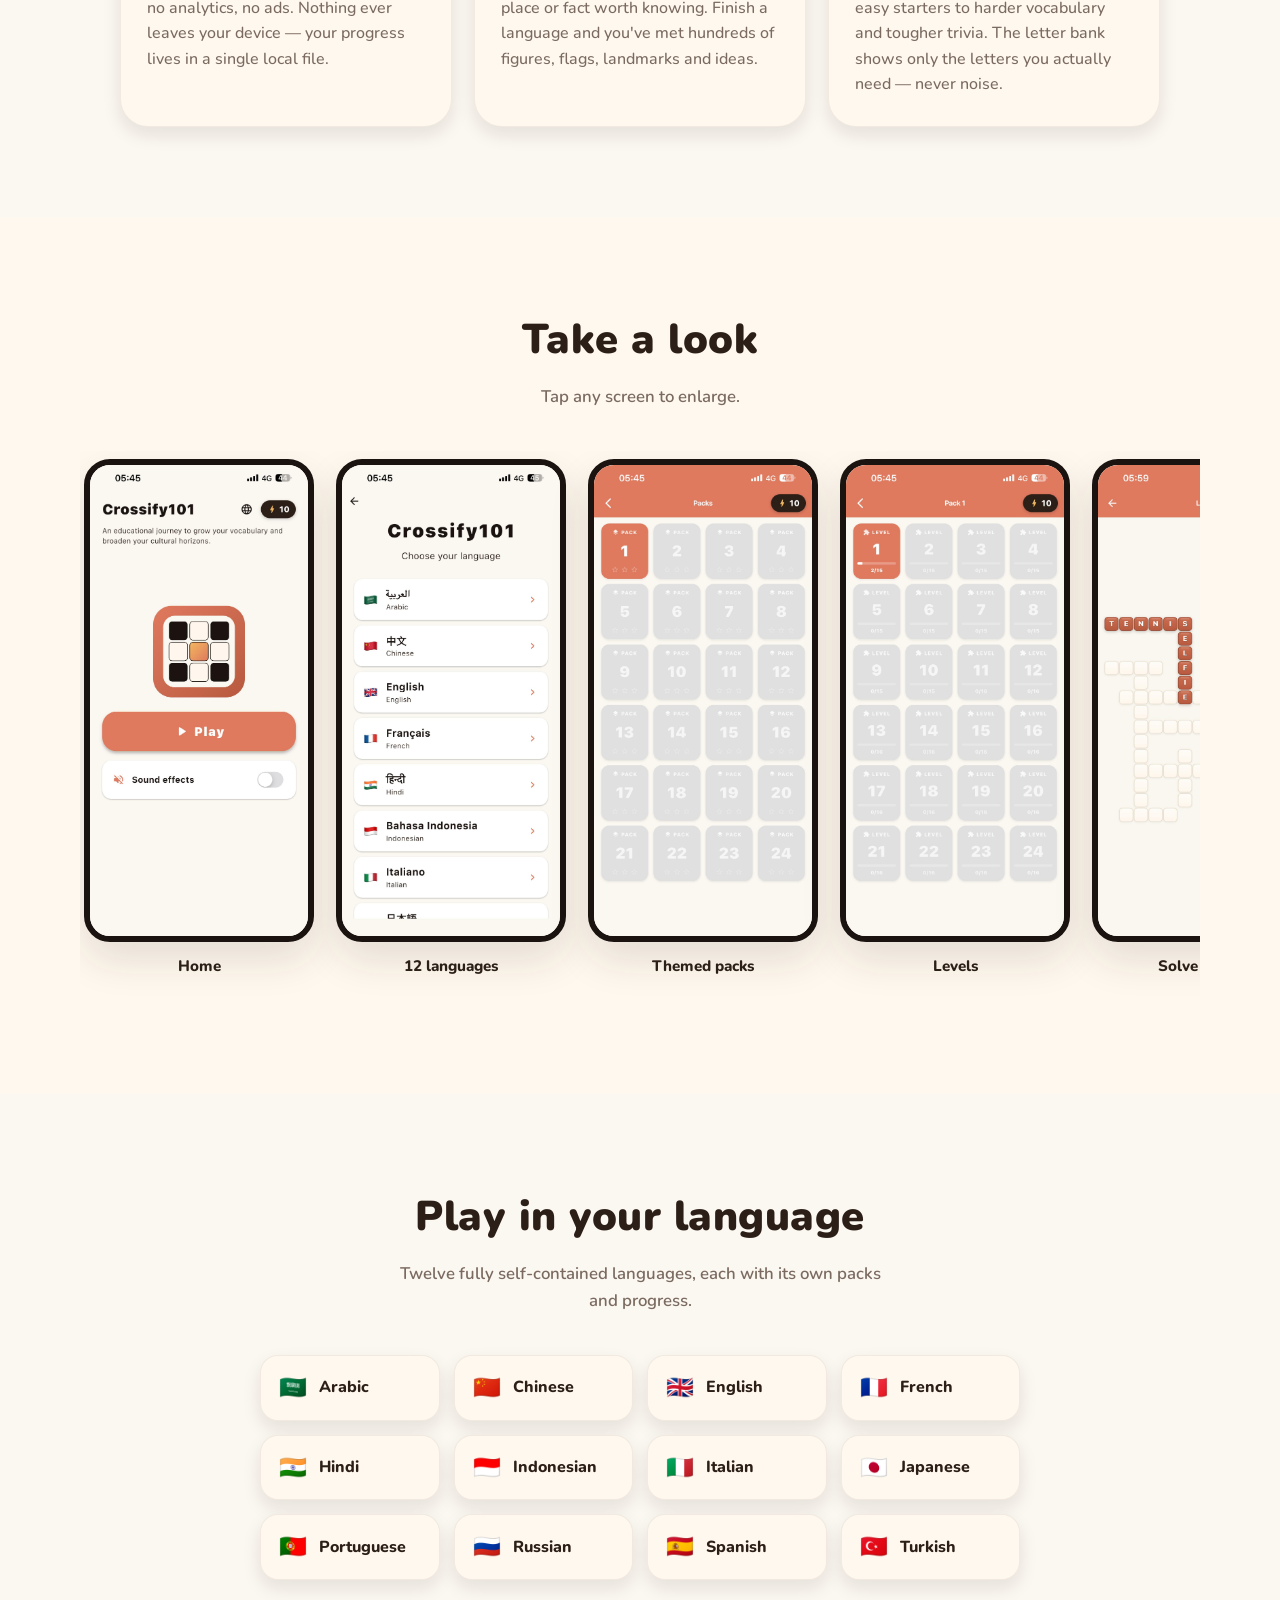
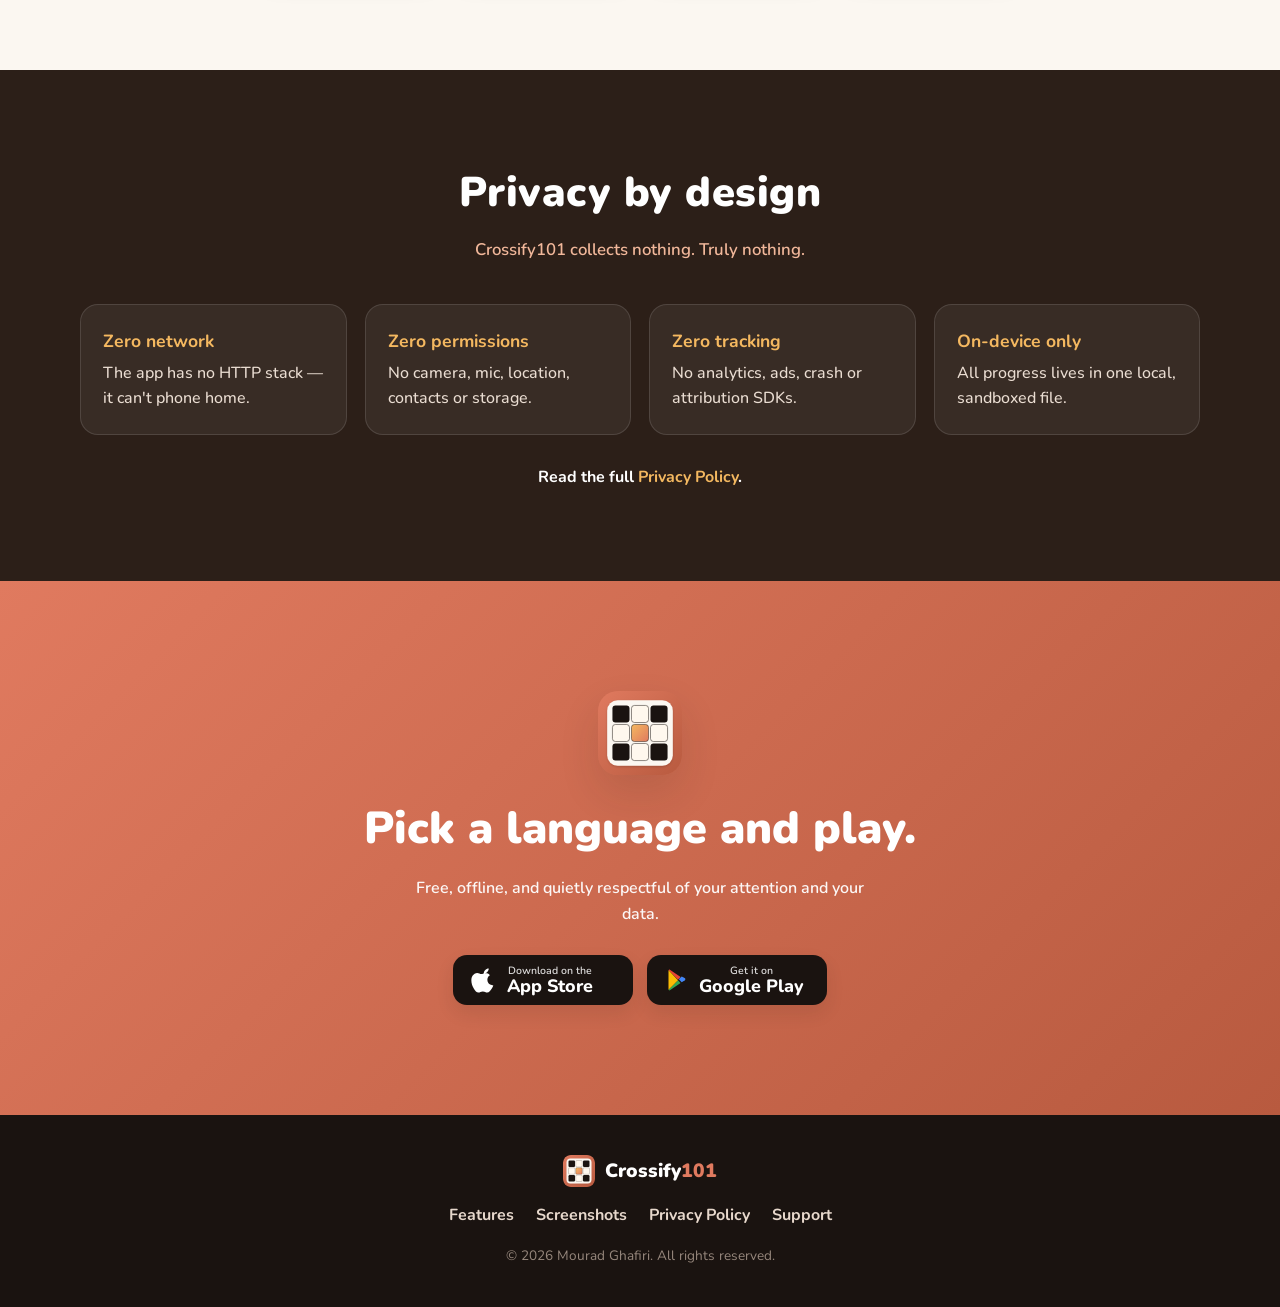
==== commit ac39829d: "Replace Google Play "coming soon" badges with store links The Android app is now listed on Google Pl" ====
--- a/index.html
+++ b/index.html
@@ -55,11 +55,8 @@
       </p>
 
       <div class="store-badges" id="get-top">
-        <!--
-          APP STORE: replace the href below with your real listing URL once the app
-          is live, e.g. https://apps.apple.com/app/crossify101/id0000000000
-        -->
-        <a class="badge badge--apple" href="https://apps.apple.com/app/crossify101/id0000000000"
+        <!-- App Store listing (App Apple ID 6771224286) -->
+        <a class="badge badge--apple" href="https://apps.apple.com/app/crossify101/id6771224286"
            target="_blank" rel="noopener" aria-label="Download on the App Store">
           <svg viewBox="0 0 24 24" width="26" height="26" aria-hidden="true">
             <path fill="currentColor" d="M16.365 1.43c0 1.14-.42 2.21-1.18 3.02-.83.9-2.18 1.6-3.32 1.5-.14-1.1.45-2.27 1.16-3.04.8-.86 2.2-1.5 3.34-1.48zM20.6 17.06c-.55 1.27-.82 1.84-1.53 2.96-.99 1.56-2.39 3.5-4.12 3.51-1.54.02-1.93-1-4.02-.99-2.09.01-2.52 1.01-4.06.99-1.73-.02-3.05-1.77-4.04-3.33C-.07 16.04-.3 10.9 1.41 8.18c1.06-1.69 2.73-2.68 4.3-2.68 1.6 0 2.61 1.01 3.93 1.01 1.28 0 2.06-1.01 3.91-1.01 1.4 0 2.88.76 3.94 2.08-3.46 1.9-2.9 6.84.11 8.48z"/>
@@ -67,16 +64,17 @@
           <span class="badge__text"><small>Download on the</small><strong>App Store</strong></span>
         </a>
 
-        <!-- GOOGLE PLAY: Android is in progress -->
-        <span class="badge badge--play badge--soon" role="img" aria-label="Coming soon on Google Play">
+        <!-- Google Play listing (package com.crossify101.crossify101) -->
+        <a class="badge badge--play" href="https://play.google.com/store/apps/details?id=com.crossify101.crossify101"
+           target="_blank" rel="noopener" aria-label="Get it on Google Play">
           <svg viewBox="0 0 24 24" width="24" height="24" aria-hidden="true">
             <path fill="#EA4335" d="M3.6 2.3 13 11.7l2.6-2.6L4.9 1.7c-.5-.3-1-.1-1.3.6z"/>
             <path fill="#34A853" d="M3.6 21.7c.3.7.8.9 1.3.6l10.7-7.4L13 12.3z"/>
             <path fill="#4285F4" d="M19.6 10.1 16.7 8.4 13.8 11.3l2.9 2.9 2.9-1.7c1-.6 1-1.8 0-2.4z"/>
             <path fill="#FBBC04" d="M3.6 2.3c-.1.2-.1.4-.1.7v18c0 .3 0 .5.1.7L13 12.3 3.6 2.3z"/>
           </svg>
-          <span class="badge__text"><small>Coming soon on</small><strong>Google Play</strong></span>
-        </span>
+          <span class="badge__text"><small>Get it on</small><strong>Google Play</strong></span>
+        </a>
       </div>
 
       <p class="hero__note">Free • 4+ • Works fully offline</p>
@@ -196,22 +194,23 @@
     <h2>Pick a language and play.</h2>
     <p>Free, offline, and quietly respectful of your attention and your data.</p>
     <div class="store-badges store-badges--center">
-      <a class="badge badge--apple" href="https://apps.apple.com/app/crossify101/id0000000000"
+      <a class="badge badge--apple" href="https://apps.apple.com/app/crossify101/id6771224286"
          target="_blank" rel="noopener" aria-label="Download on the App Store">
         <svg viewBox="0 0 24 24" width="26" height="26" aria-hidden="true">
           <path fill="currentColor" d="M16.365 1.43c0 1.14-.42 2.21-1.18 3.02-.83.9-2.18 1.6-3.32 1.5-.14-1.1.45-2.27 1.16-3.04.8-.86 2.2-1.5 3.34-1.48zM20.6 17.06c-.55 1.27-.82 1.84-1.53 2.96-.99 1.56-2.39 3.5-4.12 3.51-1.54.02-1.93-1-4.02-.99-2.09.01-2.52 1.01-4.06.99-1.73-.02-3.05-1.77-4.04-3.33C-.07 16.04-.3 10.9 1.41 8.18c1.06-1.69 2.73-2.68 4.3-2.68 1.6 0 2.61 1.01 3.93 1.01 1.28 0 2.06-1.01 3.91-1.01 1.4 0 2.88.76 3.94 2.08-3.46 1.9-2.9 6.84.11 8.48z"/>
         </svg>
         <span class="badge__text"><small>Download on the</small><strong>App Store</strong></span>
       </a>
-      <span class="badge badge--play badge--soon" role="img" aria-label="Coming soon on Google Play">
+      <a class="badge badge--play" href="https://play.google.com/store/apps/details?id=com.crossify101.crossify101"
+         target="_blank" rel="noopener" aria-label="Get it on Google Play">
         <svg viewBox="0 0 24 24" width="24" height="24" aria-hidden="true">
           <path fill="#EA4335" d="M3.6 2.3 13 11.7l2.6-2.6L4.9 1.7c-.5-.3-1-.1-1.3.6z"/>
           <path fill="#34A853" d="M3.6 21.7c.3.7.8.9 1.3.6l10.7-7.4L13 12.3z"/>
           <path fill="#4285F4" d="M19.6 10.1 16.7 8.4 13.8 11.3l2.9 2.9 2.9-1.7c1-.6 1-1.8 0-2.4z"/>
           <path fill="#FBBC04" d="M3.6 2.3c-.1.2-.1.4-.1.7v18c0 .3 0 .5.1.7L13 12.3 3.6 2.3z"/>
         </svg>
-        <span class="badge__text"><small>Coming soon on</small><strong>Google Play</strong></span>
-      </span>
+        <span class="badge__text"><small>Get it on</small><strong>Google Play</strong></span>
+      </a>
     </div>
   </section>
 
--- a/styles.css
+++ b/styles.css
@@ -189,27 +189,8 @@
 .badge__text { display: flex; flex-direction: column; line-height: 1.05; }
 .badge__text small { font-size: 0.66rem; opacity: 0.85; font-weight: 600; }
 .badge__text strong { font-size: 1.12rem; font-weight: 800; }
-.badge--apple { color: #fff; }
-.badge--soon {
-  background: #efe6db;
-  color: var(--espresso);
-  cursor: default;
-  position: relative;
-  opacity: 0.95;
-}
-.badge--soon:hover { transform: none; box-shadow: var(--shadow-sm); }
-.badge--soon::after {
-  content: "Android in progress";
-  position: absolute;
-  top: -10px; right: -8px;
-  background: var(--gold);
-  color: var(--espresso-dark);
-  font-size: 0.6rem;
-  font-weight: 900;
-  padding: 3px 8px;
-  border-radius: 999px;
-  white-space: nowrap;
-}
+.badge--apple,
+.badge--play { color: #fff; }
 
 /* ───────── Sections ───────── */
 .section {
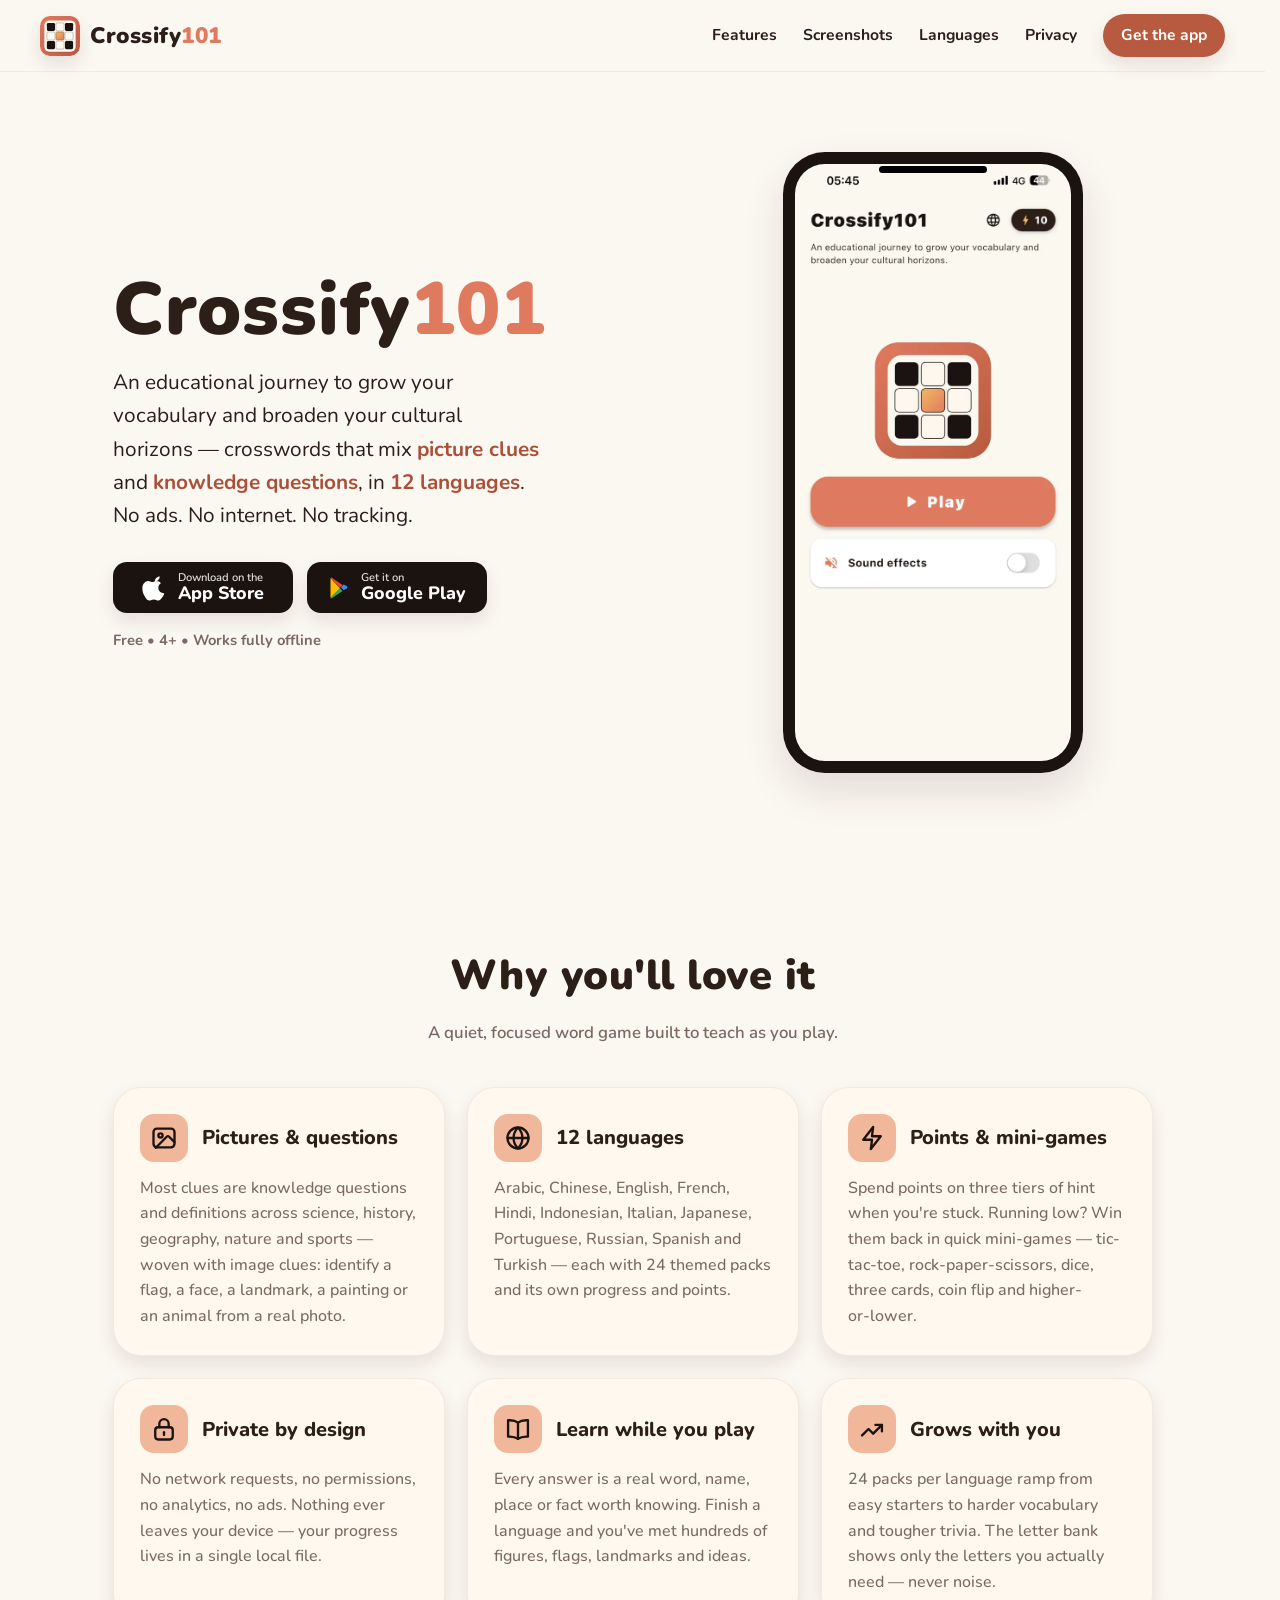
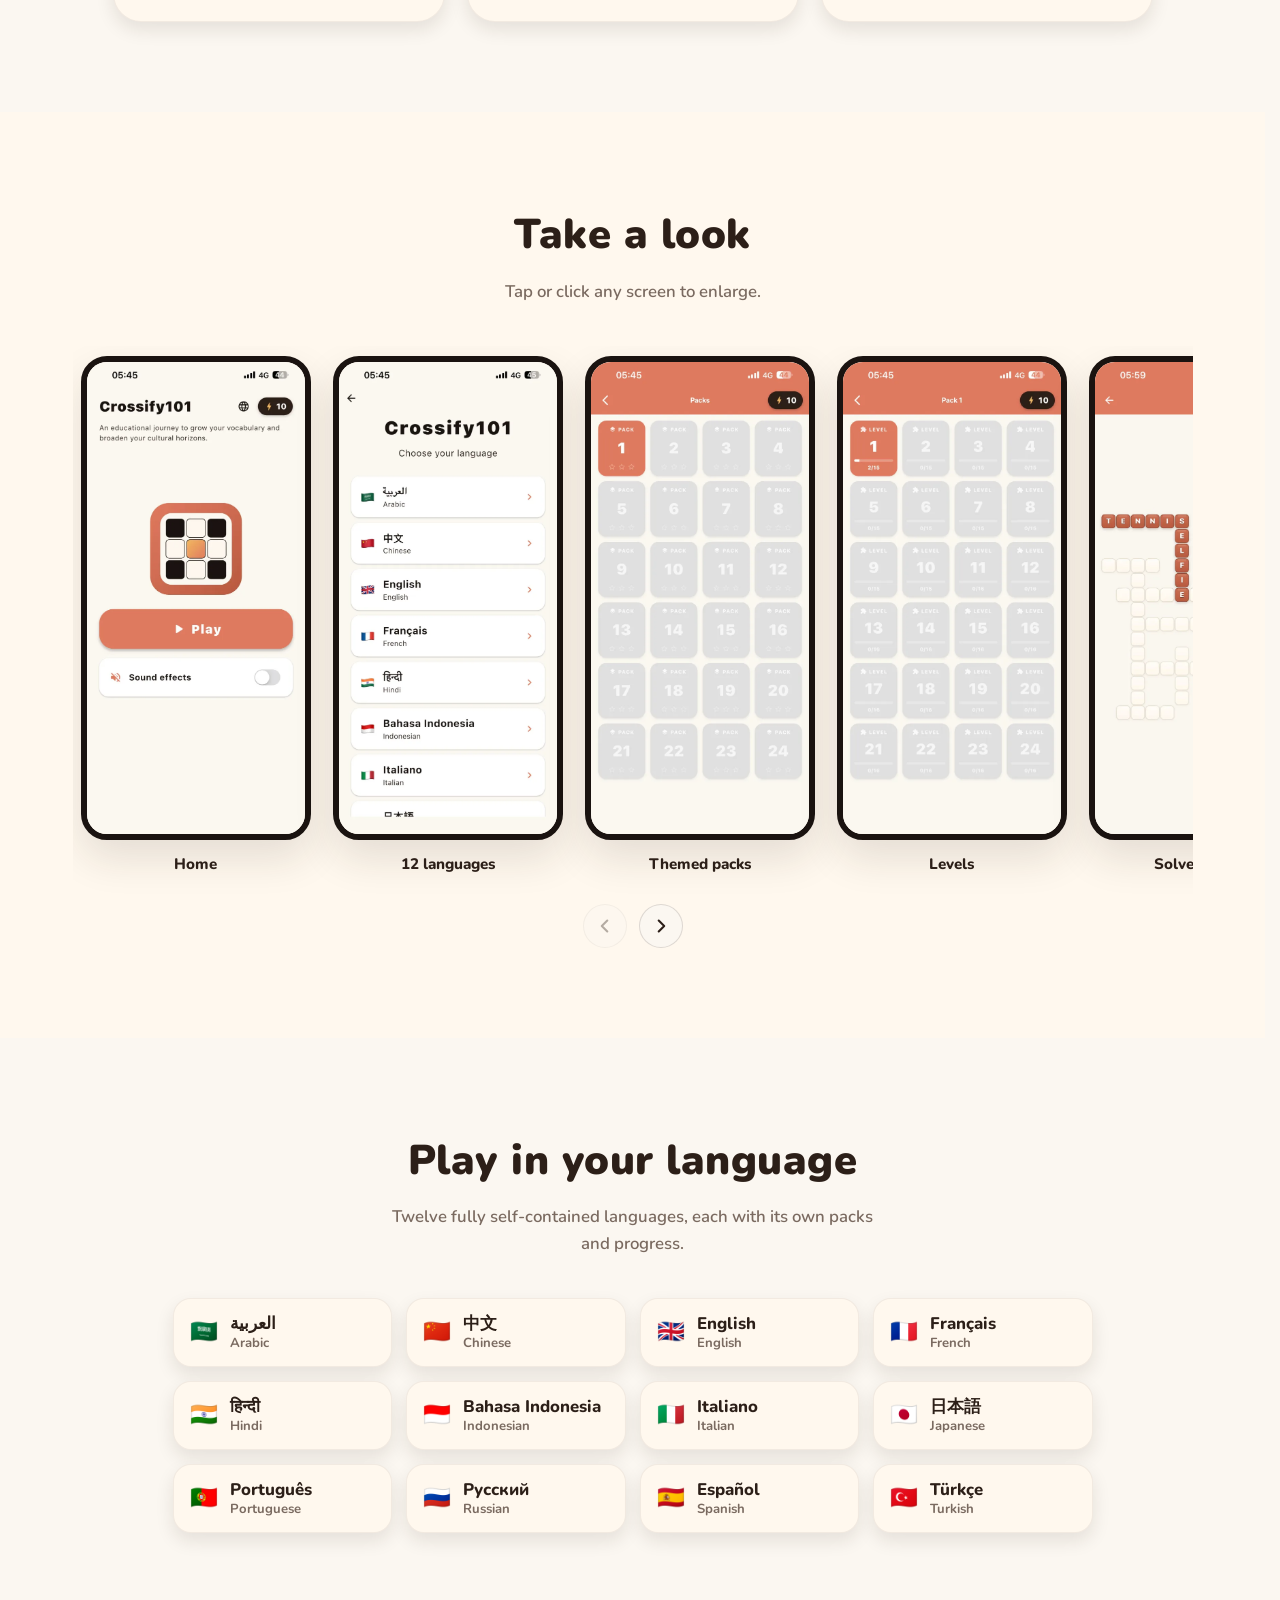
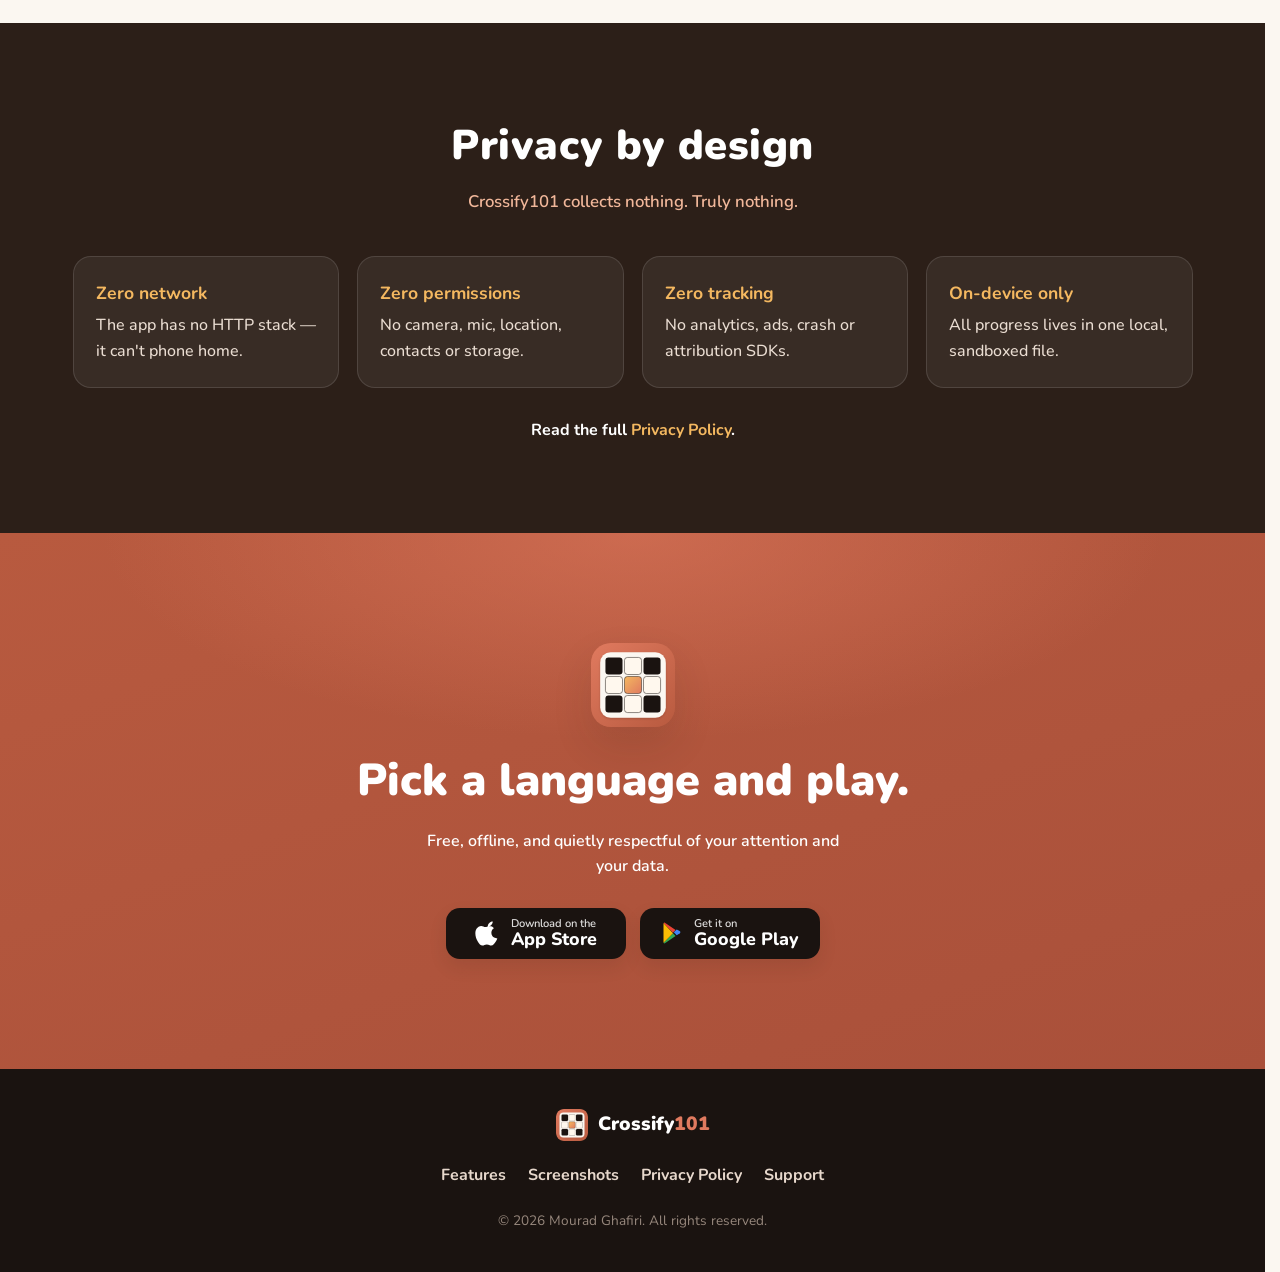
==== commit 79eef09f: "Improve landing page accessibility, image loading and mobile nav Make the screenshot gallery and vie" ====
--- a/index.html
+++ b/index.html
@@ -6,6 +6,7 @@
   <title>Crossify101 — Offline word puzzles in 12 languages</title>
   <meta name="description" content="Crossify101 is an offline crossword game that grows your vocabulary and cultural knowledge through picture clues and knowledge questions. 12 languages, 24 packs each. No ads, no internet, no tracking." />
   <meta name="theme-color" content="#E07A5F" />
+  <meta name="color-scheme" content="light" />
 
   <!-- Open Graph -->
   <meta property="og:title" content="Crossify101 — Offline word puzzles in 12 languages" />
@@ -14,13 +15,15 @@
   <meta property="og:image" content="screenshots/2-play.jpeg" />
 
   <link rel="icon" type="image/svg+xml" href="logo.svg" />
-  <link rel="apple-touch-icon" href="logo.svg" />
+  <link rel="apple-touch-icon" href="apple-touch-icon.png" />
   <link rel="preconnect" href="https://fonts.googleapis.com" />
   <link rel="preconnect" href="https://fonts.gstatic.com" crossorigin />
-  <link href="https://fonts.googleapis.com/css2?family=Nunito:wght@400;600;700;800;900&display=swap" rel="stylesheet" />
+  <link href="https://fonts.googleapis.com/css2?family=Nunito:wght@400..900&display=swap" rel="stylesheet" />
   <link rel="stylesheet" href="styles.css" />
 </head>
 <body>
+
+  <a class="skip-link" href="#main">Skip to content</a>
 
   <!-- ───────── Header ───────── -->
   <header class="site-header" id="top">
@@ -30,7 +33,7 @@
     </a>
 
     <nav class="nav" aria-label="Primary">
-      <button class="nav__toggle" id="navToggle" aria-expanded="false" aria-controls="navMenu" aria-label="Open menu">
+      <button class="nav__toggle" id="navToggle" type="button" aria-expanded="false" aria-controls="navMenu" aria-label="Open menu">
         <span></span><span></span><span></span>
       </button>
       <ul class="nav__menu" id="navMenu">
@@ -43,10 +46,11 @@
     </nav>
   </header>
 
+  <main id="main">
+
   <!-- ───────── Hero ───────── -->
   <section class="hero">
     <div class="hero__copy">
-      <span class="pill">⚡ Vocabulary &amp; culture, offline</span>
       <h1 class="hero__title">Crossify<span class="brand__accent">101</span></h1>
       <p class="hero__tagline">
         An educational journey to grow your vocabulary and broaden your cultural horizons —
@@ -82,7 +86,11 @@
 
     <div class="hero__device">
       <div class="device">
-        <img src="screenshots/2-play.jpeg" alt="Crossify101 home screen with the Play button" loading="eager" />
+        <img src="screenshots/thumbs/2-play.webp"
+             srcset="screenshots/thumbs/2-play.webp 640w, screenshots/2-play.jpeg 1284w"
+             sizes="(max-width: 860px) 236px, 276px"
+             width="1284" height="2778" fetchpriority="high"
+             alt="Crossify101 home screen with the Play button" />
       </div>
     </div>
   </section>
@@ -94,37 +102,37 @@
 
     <div class="features">
       <article class="feature">
-        <div class="feature__icon">🖼️</div>
+        <div class="feature__icon"><svg viewBox="0 0 24 24" aria-hidden="true"><rect x="3" y="4" width="18" height="16" rx="3"/><circle cx="9" cy="9.8" r="1.8"/><path d="m21 15.5-4.6-4.6a1.5 1.5 0 0 0-2.1 0L5 20.4"/></svg></div>
         <h3>Pictures &amp; questions</h3>
         <p>Most clues are knowledge questions and definitions across science, history, geography, nature and sports — woven with image clues: identify a flag, a face, a landmark, a painting or an animal from a real photo.</p>
       </article>
 
       <article class="feature">
-        <div class="feature__icon">🌍</div>
+        <div class="feature__icon"><svg viewBox="0 0 24 24" aria-hidden="true"><circle cx="12" cy="12" r="9"/><path d="M3 12h18"/><path d="M12 3c2.5 2.6 3.8 5.6 3.8 9s-1.3 6.4-3.8 9c-2.5-2.6-3.8-5.6-3.8-9S9.5 5.6 12 3z"/></svg></div>
         <h3>12 languages</h3>
         <p>Arabic, Chinese, English, French, Hindi, Indonesian, Italian, Japanese, Portuguese, Russian, Spanish and Turkish — each with 24 themed packs and its own progress and points.</p>
       </article>
 
       <article class="feature">
-        <div class="feature__icon">⚡</div>
+        <div class="feature__icon"><svg viewBox="0 0 24 24" aria-hidden="true"><path d="M13 2.5 4.5 13.5H12l-1 8 8.5-11H12l1-8z"/></svg></div>
         <h3>Points &amp; mini-games</h3>
         <p>Spend points on three tiers of hint when you're stuck. Running low? Win them back in quick mini-games — tic-tac-toe, rock-paper-scissors, dice, three cards, coin flip and higher-or-lower.</p>
       </article>
 
       <article class="feature">
-        <div class="feature__icon">🔒</div>
+        <div class="feature__icon"><svg viewBox="0 0 24 24" aria-hidden="true"><rect x="4.5" y="10.5" width="15" height="10.5" rx="2.5"/><path d="M8 10.5v-3a4 4 0 0 1 8 0v3"/><path d="M12 14.8v2.4"/></svg></div>
         <h3>Private by design</h3>
         <p>No network requests, no permissions, no analytics, no ads. Nothing ever leaves your device — your progress lives in a single local file.</p>
       </article>
 
       <article class="feature">
-        <div class="feature__icon">📚</div>
+        <div class="feature__icon"><svg viewBox="0 0 24 24" aria-hidden="true"><path d="M12 6.5C10.3 5.2 8 4.5 5 4.5H3.5v14H5c3 0 5.3.7 7 2 1.7-1.3 4-2 7-2h1.5v-14H19c-3 0-5.3.7-7 2z"/><path d="M12 6.5v14"/></svg></div>
         <h3>Learn while you play</h3>
         <p>Every answer is a real word, name, place or fact worth knowing. Finish a language and you've met hundreds of figures, flags, landmarks and ideas.</p>
       </article>
 
       <article class="feature">
-        <div class="feature__icon">📈</div>
+        <div class="feature__icon"><svg viewBox="0 0 24 24" aria-hidden="true"><path d="m3.5 17.5 5.5-5.5 4 4 7.5-7.5"/><path d="M15 8.5h5.5V14"/></svg></div>
         <h3>Grows with you</h3>
         <p>24 packs per language ramp from easy starters to harder vocabulary and tougher trivia. The letter bank shows only the letters you actually need — never noise.</p>
       </article>
@@ -134,19 +142,24 @@
   <!-- ───────── Screenshots ───────── -->
   <section class="section section--alt" id="screens">
     <h2 class="section__title">Take a look</h2>
-    <p class="section__lead">Tap any screen to enlarge.</p>
+    <p class="section__lead">Tap or click any screen to enlarge.</p>
 
     <div class="shots" id="shots">
-      <figure class="shot"><img src="screenshots/2-play.jpeg" alt="Home screen" loading="lazy" /><figcaption>Home</figcaption></figure>
-      <figure class="shot"><img src="screenshots/1-languages.jpeg" alt="Language picker with 12 languages" loading="lazy" /><figcaption>12 languages</figcaption></figure>
-      <figure class="shot"><img src="screenshots/3-packs.jpeg" alt="Themed pack grid" loading="lazy" /><figcaption>Themed packs</figcaption></figure>
-      <figure class="shot"><img src="screenshots/4-levels.jpeg" alt="Level list within a pack" loading="lazy" /><figcaption>Levels</figcaption></figure>
-      <figure class="shot"><img src="screenshots/5-level.jpeg" alt="A crossword grid in progress" loading="lazy" /><figcaption>Solve the grid</figcaption></figure>
-      <figure class="shot"><img src="screenshots/6-question.jpeg" alt="A knowledge question clue" loading="lazy" /><figcaption>Question clues</figcaption></figure>
-      <figure class="shot"><img src="screenshots/7-mini-games.jpeg" alt="Mini-games shelf" loading="lazy" /><figcaption>Mini-games</figcaption></figure>
-      <figure class="shot"><img src="screenshots/8-tik-tak-toe.jpeg" alt="Tic-tac-toe mini-game" loading="lazy" /><figcaption>Tic-tac-toe</figcaption></figure>
-      <figure class="shot"><img src="screenshots/9-rock-paper.jpeg" alt="Rock paper scissors mini-game" loading="lazy" /><figcaption>Rock paper scissors</figcaption></figure>
-      <figure class="shot"><img src="screenshots/10-coin-flip.jpeg" alt="Coin flip mini-game" loading="lazy" /><figcaption>Coin flip</figcaption></figure>
+      <figure class="shot"><button class="shot__open" type="button" aria-label="Enlarge: Home screen"><img src="screenshots/thumbs/2-play.webp" srcset="screenshots/thumbs/2-play.webp 640w, screenshots/2-play.jpeg 1284w" sizes="(max-width: 460px) 180px, 230px" width="1284" height="2778" data-full="screenshots/2-play.jpeg" alt="Home screen" loading="lazy" /></button><figcaption>Home</figcaption></figure>
+      <figure class="shot"><button class="shot__open" type="button" aria-label="Enlarge: Language picker with 12 languages"><img src="screenshots/thumbs/1-languages.webp" srcset="screenshots/thumbs/1-languages.webp 640w, screenshots/1-languages.jpeg 1284w" sizes="(max-width: 460px) 180px, 230px" width="1284" height="2778" data-full="screenshots/1-languages.jpeg" alt="Language picker with 12 languages" loading="lazy" /></button><figcaption>12 languages</figcaption></figure>
+      <figure class="shot"><button class="shot__open" type="button" aria-label="Enlarge: Themed pack grid"><img src="screenshots/thumbs/3-packs.webp" srcset="screenshots/thumbs/3-packs.webp 640w, screenshots/3-packs.jpeg 1284w" sizes="(max-width: 460px) 180px, 230px" width="1284" height="2778" data-full="screenshots/3-packs.jpeg" alt="Themed pack grid" loading="lazy" /></button><figcaption>Themed packs</figcaption></figure>
+      <figure class="shot"><button class="shot__open" type="button" aria-label="Enlarge: Level list within a pack"><img src="screenshots/thumbs/4-levels.webp" srcset="screenshots/thumbs/4-levels.webp 640w, screenshots/4-levels.jpeg 1284w" sizes="(max-width: 460px) 180px, 230px" width="1284" height="2778" data-full="screenshots/4-levels.jpeg" alt="Level list within a pack" loading="lazy" /></button><figcaption>Levels</figcaption></figure>
+      <figure class="shot"><button class="shot__open" type="button" aria-label="Enlarge: A crossword grid in progress"><img src="screenshots/thumbs/5-level.webp" srcset="screenshots/thumbs/5-level.webp 640w, screenshots/5-level.jpeg 1284w" sizes="(max-width: 460px) 180px, 230px" width="1284" height="2778" data-full="screenshots/5-level.jpeg" alt="A crossword grid in progress" loading="lazy" /></button><figcaption>Solve the grid</figcaption></figure>
+      <figure class="shot"><button class="shot__open" type="button" aria-label="Enlarge: A knowledge question clue"><img src="screenshots/thumbs/6-question.webp" srcset="screenshots/thumbs/6-question.webp 640w, screenshots/6-question.jpeg 1284w" sizes="(max-width: 460px) 180px, 230px" width="1284" height="2778" data-full="screenshots/6-question.jpeg" alt="A knowledge question clue" loading="lazy" /></button><figcaption>Question clues</figcaption></figure>
+      <figure class="shot"><button class="shot__open" type="button" aria-label="Enlarge: Mini-games shelf"><img src="screenshots/thumbs/7-mini-games.webp" srcset="screenshots/thumbs/7-mini-games.webp 640w, screenshots/7-mini-games.jpeg 1284w" sizes="(max-width: 460px) 180px, 230px" width="1284" height="2778" data-full="screenshots/7-mini-games.jpeg" alt="Mini-games shelf" loading="lazy" /></button><figcaption>Mini-games</figcaption></figure>
+      <figure class="shot"><button class="shot__open" type="button" aria-label="Enlarge: Tic-tac-toe mini-game"><img src="screenshots/thumbs/8-tik-tak-toe.webp" srcset="screenshots/thumbs/8-tik-tak-toe.webp 640w, screenshots/8-tik-tak-toe.jpeg 1284w" sizes="(max-width: 460px) 180px, 230px" width="1284" height="2778" data-full="screenshots/8-tik-tak-toe.jpeg" alt="Tic-tac-toe mini-game" loading="lazy" /></button><figcaption>Tic-tac-toe</figcaption></figure>
+      <figure class="shot"><button class="shot__open" type="button" aria-label="Enlarge: Rock paper scissors mini-game"><img src="screenshots/thumbs/9-rock-paper.webp" srcset="screenshots/thumbs/9-rock-paper.webp 640w, screenshots/9-rock-paper.jpeg 1284w" sizes="(max-width: 460px) 180px, 230px" width="1284" height="2778" data-full="screenshots/9-rock-paper.jpeg" alt="Rock paper scissors mini-game" loading="lazy" /></button><figcaption>Rock paper scissors</figcaption></figure>
+      <figure class="shot"><button class="shot__open" type="button" aria-label="Enlarge: Coin flip mini-game"><img src="screenshots/thumbs/10-coin-flip.webp" srcset="screenshots/thumbs/10-coin-flip.webp 640w, screenshots/10-coin-flip.jpeg 1284w" sizes="(max-width: 460px) 180px, 230px" width="1284" height="2778" data-full="screenshots/10-coin-flip.jpeg" alt="Coin flip mini-game" loading="lazy" /></button><figcaption>Coin flip</figcaption></figure>
+    </div>
+
+    <div class="shots-nav" id="shotsNav" hidden>
+      <button class="icon-btn" id="shotsPrev" type="button" aria-controls="shots" aria-label="Scroll screenshots left"><svg viewBox="0 0 24 24" aria-hidden="true"><path d="m14.5 6-6 6 6 6"/></svg></button>
+      <button class="icon-btn" id="shotsNext" type="button" aria-controls="shots" aria-label="Scroll screenshots right"><svg viewBox="0 0 24 24" aria-hidden="true"><path d="m9.5 6 6 6-6 6"/></svg></button>
     </div>
   </section>
 
@@ -156,18 +169,18 @@
     <p class="section__lead">Twelve fully self-contained languages, each with its own packs and progress.</p>
 
     <ul class="langs">
-      <li><span class="langs__flag">🇸🇦</span> Arabic</li>
-      <li><span class="langs__flag">🇨🇳</span> Chinese</li>
-      <li><span class="langs__flag">🇬🇧</span> English</li>
-      <li><span class="langs__flag">🇫🇷</span> French</li>
-      <li><span class="langs__flag">🇮🇳</span> Hindi</li>
-      <li><span class="langs__flag">🇮🇩</span> Indonesian</li>
-      <li><span class="langs__flag">🇮🇹</span> Italian</li>
-      <li><span class="langs__flag">🇯🇵</span> Japanese</li>
-      <li><span class="langs__flag">🇵🇹</span> Portuguese</li>
-      <li><span class="langs__flag">🇷🇺</span> Russian</li>
-      <li><span class="langs__flag">🇪🇸</span> Spanish</li>
-      <li><span class="langs__flag">🇹🇷</span> Turkish</li>
+      <li><span class="langs__flag" aria-hidden="true">🇸🇦</span><span class="langs__name"><span class="langs__native" lang="ar" dir="rtl">العربية</span><span class="langs__en">Arabic</span></span></li>
+      <li><span class="langs__flag" aria-hidden="true">🇨🇳</span><span class="langs__name"><span class="langs__native" lang="zh">中文</span><span class="langs__en">Chinese</span></span></li>
+      <li><span class="langs__flag" aria-hidden="true">🇬🇧</span><span class="langs__name"><span class="langs__native" lang="en">English</span><span class="langs__en">English</span></span></li>
+      <li><span class="langs__flag" aria-hidden="true">🇫🇷</span><span class="langs__name"><span class="langs__native" lang="fr">Français</span><span class="langs__en">French</span></span></li>
+      <li><span class="langs__flag" aria-hidden="true">🇮🇳</span><span class="langs__name"><span class="langs__native" lang="hi">हिन्दी</span><span class="langs__en">Hindi</span></span></li>
+      <li><span class="langs__flag" aria-hidden="true">🇮🇩</span><span class="langs__name"><span class="langs__native" lang="id">Bahasa Indonesia</span><span class="langs__en">Indonesian</span></span></li>
+      <li><span class="langs__flag" aria-hidden="true">🇮🇹</span><span class="langs__name"><span class="langs__native" lang="it">Italiano</span><span class="langs__en">Italian</span></span></li>
+      <li><span class="langs__flag" aria-hidden="true">🇯🇵</span><span class="langs__name"><span class="langs__native" lang="ja">日本語</span><span class="langs__en">Japanese</span></span></li>
+      <li><span class="langs__flag" aria-hidden="true">🇵🇹</span><span class="langs__name"><span class="langs__native" lang="pt">Português</span><span class="langs__en">Portuguese</span></span></li>
+      <li><span class="langs__flag" aria-hidden="true">🇷🇺</span><span class="langs__name"><span class="langs__native" lang="ru">Русский</span><span class="langs__en">Russian</span></span></li>
+      <li><span class="langs__flag" aria-hidden="true">🇪🇸</span><span class="langs__name"><span class="langs__native" lang="es">Español</span><span class="langs__en">Spanish</span></span></li>
+      <li><span class="langs__flag" aria-hidden="true">🇹🇷</span><span class="langs__name"><span class="langs__native" lang="tr">Türkçe</span><span class="langs__en">Turkish</span></span></li>
     </ul>
   </section>
 
@@ -214,6 +227,8 @@
     </div>
   </section>
 
+  </main>
+
   <!-- ───────── Footer ───────── -->
   <footer class="site-footer">
     <div class="site-footer__brand">
@@ -230,11 +245,19 @@
   </footer>
 
   <!-- ───────── Lightbox ───────── -->
-  <div class="lightbox" id="lightbox" aria-hidden="true" role="dialog" aria-label="Screenshot viewer">
-    <button class="lightbox__close" id="lightboxClose" aria-label="Close">&times;</button>
-    <button class="lightbox__nav lightbox__nav--prev" id="lightboxPrev" aria-label="Previous">&#8249;</button>
-    <img class="lightbox__img" id="lightboxImg" src="" alt="" />
-    <button class="lightbox__nav lightbox__nav--next" id="lightboxNext" aria-label="Next">&#8250;</button>
+  <div class="lightbox" id="lightbox" role="dialog" aria-modal="true" aria-label="Screenshot viewer">
+    <button class="icon-btn icon-btn--dark lightbox__close" id="lightboxClose" type="button" aria-label="Close viewer">
+      <svg viewBox="0 0 24 24" aria-hidden="true"><path d="M6.5 6.5l11 11M17.5 6.5l-11 11"/></svg>
+    </button>
+    <div class="lightbox__bar">
+      <button class="icon-btn icon-btn--dark" id="lightboxPrev" type="button" aria-label="Previous screenshot">
+        <svg viewBox="0 0 24 24" aria-hidden="true"><path d="m14.5 6-6 6 6 6"/></svg>
+      </button>
+      <p class="lightbox__caption" id="lightboxCaption" aria-live="polite"></p>
+      <button class="icon-btn icon-btn--dark" id="lightboxNext" type="button" aria-label="Next screenshot">
+        <svg viewBox="0 0 24 24" aria-hidden="true"><path d="m9.5 6 6 6-6 6"/></svg>
+      </button>
+    </div>
   </div>
 
   <script src="script.js"></script>
--- a/styles.css
+++ b/styles.css
@@ -6,6 +6,7 @@
   --terracotta:      #E07A5F;
   --terracotta-dark: #B85A3F;
   --terracotta-light:#F1B79A;
+  --terracotta-ink:  #A9503A; /* text-safe terracotta: ≥4.5:1 on cream and under white text */
   --cream-bg:        #FBF7F1;
   --card:            #FFF8EE;
   --espresso:        #2C1F18;
@@ -13,6 +14,7 @@
   --gold:            #F4B860;
   --danger:          #E85C4A;
   --muted:           #7a6a60;
+  --hairline:        rgba(44, 31, 24, 0.06);
 
   --radius-lg: 28px;
   --radius-md: 18px;
@@ -20,13 +22,19 @@
   --shadow:    0 18px 40px rgba(44, 31, 24, 0.12);
   --shadow-sm: 0 8px 18px rgba(44, 31, 24, 0.10);
   --maxw: 1120px;
+  --header-h: 68px;
+  --ease-out: cubic-bezier(0.16, 1, 0.3, 1);
 
   --font: "Nunito", -apple-system, BlinkMacSystemFont, "Segoe UI", Roboto, Helvetica, Arial, sans-serif;
 }
 
 * { box-sizing: border-box; margin: 0; padding: 0; }
 
-html { scroll-behavior: smooth; }
+html {
+  scroll-behavior: smooth;
+  scroll-padding-top: calc(var(--header-h) + 12px);
+  scrollbar-gutter: stable;
+}
 
 body {
   font-family: var(--font);
@@ -37,10 +45,44 @@
   text-rendering: optimizeLegibility;
 }
 
-a { color: var(--terracotta-dark); text-decoration: none; }
-a:hover { text-decoration: underline; }
-
-img { max-width: 100%; display: block; }
+::selection { background: var(--terracotta-light); color: var(--espresso-dark); }
+
+a { color: var(--terracotta-ink); text-decoration: none; }
+a:hover {
+  text-decoration: underline;
+  text-decoration-thickness: 2px;
+  text-underline-offset: 3px;
+}
+
+img { max-width: 100%; height: auto; display: block; }
+button { font: inherit; color: inherit; }
+
+h1, h2, h3 { text-wrap: balance; }
+p { text-wrap: pretty; }
+
+/* Focus ring follows the surface: terracotta on cream, gold on espresso, white on terracotta. */
+:focus-visible {
+  outline: 3px solid var(--focus-ring, var(--terracotta-ink));
+  outline-offset: 3px;
+}
+.section--privacy,
+.site-footer { --focus-ring: var(--gold); }
+.cta,
+.lightbox { --focus-ring: #fff; }
+
+.skip-link {
+  position: absolute;
+  top: 12px; left: 16px;
+  z-index: 200;
+  padding: 10px 18px;
+  border-radius: 999px;
+  background: var(--espresso-dark);
+  color: #fff;
+  font-weight: 800;
+  transform: translateY(-200%);
+  transition: transform .2s var(--ease-out);
+}
+.skip-link:focus { transform: none; text-decoration: none; }
 
 .brand__accent { color: var(--terracotta); }
 
@@ -53,13 +95,15 @@
   align-items: center;
   justify-content: space-between;
   gap: 16px;
+  min-height: var(--header-h);
   padding: 14px clamp(16px, 4vw, 40px);
   background: rgba(251, 247, 241, 0.85);
   backdrop-filter: saturate(140%) blur(10px);
-  border-bottom: 1px solid rgba(44, 31, 24, 0.06);
-}
-
-.brand { display: flex; align-items: center; gap: 10px; }
+  -webkit-backdrop-filter: saturate(140%) blur(10px);
+  border-bottom: 1px solid var(--hairline);
+}
+
+.brand { display: flex; align-items: center; gap: 10px; border-radius: 12px; }
 .brand:hover { text-decoration: none; }
 .brand__mark { border-radius: 10px; box-shadow: var(--shadow-sm); }
 .brand__name {
@@ -76,31 +120,40 @@
   font-weight: 700;
   font-size: 0.98rem;
 }
-.nav__menu a:hover { color: var(--terracotta-dark); text-decoration: none; }
-.nav__cta {
-  background: var(--terracotta);
-  color: #fff !important;
+.nav__menu a:hover { color: var(--terracotta-ink); text-decoration: none; }
+.nav__menu .nav__cta {
+  display: inline-block;
+  background: var(--terracotta-dark);
+  color: #fff;
   padding: 9px 18px;
   border-radius: 999px;
   box-shadow: var(--shadow-sm);
-}
-.nav__cta:hover { background: var(--terracotta-dark); }
+  transition: background-color .15s;
+}
+.nav__menu .nav__cta:hover { background: var(--terracotta-ink); color: #fff; }
 
 .nav__toggle {
   display: none;
   flex-direction: column;
+  align-items: center;
+  justify-content: center;
   gap: 5px;
+  width: 44px; height: 44px;
+  margin-right: -10px;
   background: none;
   border: 0;
+  border-radius: var(--radius-sm);
   cursor: pointer;
-  padding: 8px;
 }
 .nav__toggle span {
   width: 24px; height: 3px;
   background: var(--espresso);
   border-radius: 3px;
-  transition: transform .25s, opacity .25s;
-}
+  transition: transform .25s var(--ease-out), opacity .2s;
+}
+.nav__toggle[aria-expanded="true"] span:nth-child(1) { transform: translateY(8px) rotate(45deg); }
+.nav__toggle[aria-expanded="true"] span:nth-child(2) { opacity: 0; }
+.nav__toggle[aria-expanded="true"] span:nth-child(3) { transform: translateY(-8px) rotate(-45deg); }
 
 /* ───────── Hero ───────── */
 .hero {
@@ -113,17 +166,6 @@
   align-items: center;
 }
 
-.pill {
-  display: inline-block;
-  background: var(--espresso);
-  color: #fff;
-  font-weight: 800;
-  font-size: 0.82rem;
-  padding: 7px 16px;
-  border-radius: 999px;
-  margin-bottom: 18px;
-}
-
 .hero__title {
   font-size: clamp(2.8rem, 7vw, 4.6rem);
   font-weight: 900;
@@ -138,7 +180,7 @@
   max-width: 36ch;
   margin-bottom: 30px;
 }
-.hero__tagline strong { color: var(--terracotta-dark); }
+.hero__tagline strong { color: var(--terracotta-ink); }
 
 .hero__note {
   margin-top: 16px;
@@ -176,21 +218,54 @@
 .badge {
   display: inline-flex;
   align-items: center;
+  justify-content: center;
   gap: 10px;
   padding: 10px 18px;
   border-radius: 14px;
   background: var(--espresso-dark);
   color: #fff;
   min-width: 180px;
-  transition: transform .15s, box-shadow .15s;
+  text-align: left;
+  transition: transform .15s var(--ease-out), box-shadow .15s;
   box-shadow: var(--shadow-sm);
 }
 .badge:hover { text-decoration: none; transform: translateY(-2px); box-shadow: var(--shadow); }
+.badge:active { transform: none; box-shadow: var(--shadow-sm); }
+.badge svg { flex: none; }
 .badge__text { display: flex; flex-direction: column; line-height: 1.05; }
-.badge__text small { font-size: 0.66rem; opacity: 0.85; font-weight: 600; }
-.badge__text strong { font-size: 1.12rem; font-weight: 800; }
-.badge--apple,
-.badge--play { color: #fff; }
+.badge__text small { font-size: 0.7rem; opacity: 0.85; font-weight: 600; }
+.badge__text strong { font-size: 1.12rem; font-weight: 800; white-space: nowrap; }
+
+/* ───────── Icon buttons (carousel + viewer) ───────── */
+.icon-btn {
+  display: inline-grid;
+  place-items: center;
+  flex: none;
+  width: 44px; height: 44px;
+  border-radius: 999px;
+  border: 1px solid rgba(44, 31, 24, 0.14);
+  background: var(--cream-bg);
+  color: var(--espresso);
+  cursor: pointer;
+  transition: background-color .15s, border-color .15s, opacity .15s, transform .15s var(--ease-out);
+}
+.icon-btn svg {
+  width: 22px; height: 22px;
+  fill: none;
+  stroke: currentColor;
+  stroke-width: 2.25;
+  stroke-linecap: round;
+  stroke-linejoin: round;
+}
+.icon-btn:hover:not(:disabled) { background: var(--terracotta-light); border-color: transparent; }
+.icon-btn:active:not(:disabled) { transform: scale(0.94); }
+.icon-btn:disabled { opacity: 0.35; cursor: default; }
+.icon-btn--dark {
+  background: rgba(255, 255, 255, 0.12);
+  border-color: rgba(255, 255, 255, 0.16);
+  color: #fff;
+}
+.icon-btn--dark:hover:not(:disabled) { background: rgba(255, 255, 255, 0.24); border-color: transparent; }
 
 /* ───────── Sections ───────── */
 .section {
@@ -223,32 +298,44 @@
   gap: 22px;
 }
 .feature {
+  display: grid;
+  grid-template-columns: auto 1fr;
+  align-items: center;
+  gap: 14px 14px;
+  align-content: start;
   background: var(--card);
-  border: 1px solid rgba(44, 31, 24, 0.06);
+  border: 1px solid var(--hairline);
   border-radius: var(--radius-lg);
-  padding: 28px 26px;
+  padding: 26px;
   box-shadow: var(--shadow-sm);
-  transition: transform .18s, box-shadow .18s;
-}
-.feature:hover { transform: translateY(-4px); box-shadow: var(--shadow); }
+}
 .feature__icon {
-  width: 56px; height: 56px;
+  width: 48px; height: 48px;
   display: grid; place-items: center;
-  font-size: 1.7rem;
   background: var(--terracotta-light);
-  border-radius: 16px;
-  margin-bottom: 16px;
-}
-.feature h3 { font-size: 1.25rem; font-weight: 800; margin-bottom: 8px; }
-.feature p { color: var(--muted); font-weight: 500; }
+  border-radius: 14px;
+}
+.feature__icon svg {
+  width: 28px; height: 28px;
+  fill: none;
+  stroke: var(--espresso-dark);
+  stroke-width: 2;
+  stroke-linecap: round;
+  stroke-linejoin: round;
+}
+.feature h3 { font-size: 1.25rem; font-weight: 800; line-height: 1.25; }
+.feature p { grid-column: 1 / -1; color: var(--muted); font-weight: 500; }
 
 /* ───────── Screenshots ───────── */
 .shots {
   display: flex;
   gap: 22px;
   overflow-x: auto;
-  padding: 8px 4px 26px;
+  padding: 10px 8px 26px;
   scroll-snap-type: x mandatory;
+  overscroll-behavior-x: contain;
+  scrollbar-width: thin;
+  scrollbar-color: var(--terracotta-light) transparent;
   -webkit-overflow-scrolling: touch;
 }
 .shots::-webkit-scrollbar { height: 8px; }
@@ -260,15 +347,23 @@
   scroll-snap-align: center;
   text-align: center;
 }
+.shot__open {
+  display: block;
+  width: 100%;
+  padding: 0;
+  border: 0;
+  border-radius: 26px;
+  background: none;
+  cursor: zoom-in;
+}
 .shot img {
   width: 100%;
   border-radius: 26px;
   border: 6px solid var(--espresso-dark);
   box-shadow: var(--shadow);
-  cursor: zoom-in;
-  transition: transform .18s;
-}
-.shot img:hover { transform: translateY(-4px); }
+  transition: transform .18s var(--ease-out);
+}
+.shot__open:hover img { transform: translateY(-4px); }
 .shot figcaption {
   margin-top: 12px;
   font-weight: 800;
@@ -276,27 +371,32 @@
   font-size: 0.95rem;
 }
 
+.shots-nav { display: flex; justify-content: center; gap: 12px; margin-top: 2px; }
+.shots-nav[hidden] { display: none; }
+
 /* ───────── Languages ───────── */
 .langs {
   list-style: none;
   display: grid;
-  grid-template-columns: repeat(auto-fit, minmax(160px, 1fr));
+  grid-template-columns: repeat(4, minmax(0, 1fr));
   gap: 14px;
-  max-width: 760px;
+  max-width: 920px;
   margin: 0 auto;
 }
 .langs li {
   background: var(--card);
-  border: 1px solid rgba(44, 31, 24, 0.06);
+  border: 1px solid var(--hairline);
   border-radius: var(--radius-md);
-  padding: 14px 18px;
-  font-weight: 800;
+  padding: 14px 16px;
   display: flex;
   align-items: center;
   gap: 12px;
   box-shadow: var(--shadow-sm);
 }
-.langs__flag { font-size: 1.4rem; }
+.langs__flag { flex: none; font-size: 1.4rem; line-height: 1; }
+.langs__name { display: flex; flex-direction: column; min-width: 0; line-height: 1.3; }
+.langs__native { font-size: 1.05rem; font-weight: 800; text-align: left; }
+.langs__en { font-size: 0.82rem; font-weight: 700; color: var(--muted); }
 
 /* ───────── Privacy ───────── */
 .section--privacy { max-width: none; background: var(--espresso); color: #fff; }
@@ -327,20 +427,22 @@
 .cta {
   text-align: center;
   padding: clamp(56px, 9vw, 110px) clamp(16px, 4vw, 40px);
-  background: linear-gradient(135deg, var(--terracotta), var(--terracotta-dark));
+  background-color: var(--terracotta-ink);
+  background-image:
+    radial-gradient(60% 55% at 50% 0%, rgba(224, 122, 95, 0.55), transparent 70%),
+    linear-gradient(160deg, var(--terracotta-dark), var(--terracotta-ink));
   color: #fff;
 }
 .cta__mark { margin: 0 auto 18px; border-radius: 20px; box-shadow: var(--shadow); }
 .cta h2 { font-size: clamp(1.8rem, 5vw, 2.8rem); font-weight: 900; }
-.cta p { margin: 12px auto 28px; max-width: 46ch; font-weight: 600; opacity: 0.95; }
-.cta .badge--apple { background: var(--espresso-dark); }
+.cta p { margin: 12px auto 28px; max-width: 46ch; font-weight: 600; }
 
 /* ───────── Footer ───────── */
 .site-footer {
   background: var(--espresso-dark);
   color: #cbb8aa;
   text-align: center;
-  padding: 40px 20px;
+  padding: 40px 16px;
   display: flex;
   flex-direction: column;
   align-items: center;
@@ -351,84 +453,118 @@
   font-weight: 900; font-size: 1.2rem; color: #fff;
 }
 .site-footer__brand img { border-radius: 8px; }
-.site-footer__links { display: flex; flex-wrap: wrap; gap: 22px; justify-content: center; }
-.site-footer__links a { color: #e7d8cc; font-weight: 700; }
+.site-footer__links { display: flex; flex-wrap: wrap; gap: 4px 14px; justify-content: center; }
+.site-footer__links a { color: #e7d8cc; font-weight: 700; padding: 6px 4px; border-radius: 6px; }
 .site-footer__copy { font-size: 0.85rem; opacity: 0.7; }
 
 /* ───────── Lightbox ───────── */
 .lightbox {
   position: fixed;
   inset: 0;
+  z-index: 100;
+  display: flex;
+  flex-direction: column;
+  align-items: center;
+  justify-content: center;
+  gap: 16px;
+  padding: 68px 16px 20px;
   background: rgba(26, 19, 16, 0.92);
-  display: none;
-  align-items: center;
-  justify-content: center;
-  z-index: 100;
-  padding: 24px;
-}
-.lightbox.open { display: flex; }
+  visibility: hidden;
+  opacity: 0;
+  transition: opacity .22s var(--ease-out), visibility 0s linear .22s;
+}
+.lightbox.open {
+  visibility: visible;
+  opacity: 1;
+  transition: opacity .22s var(--ease-out), visibility 0s;
+}
 .lightbox__img {
-  max-width: min(420px, 90vw);
-  max-height: 88vh;
+  width: auto;
+  max-width: min(420px, 100%);
+  max-height: calc(100vh - 160px);
+  max-height: calc(100dvh - 160px);
   border-radius: 24px;
   border: 6px solid var(--espresso-dark);
-  box-shadow: 0 30px 80px rgba(0,0,0,0.5);
-}
-.lightbox__close {
-  position: absolute;
-  top: 18px; right: 24px;
-  font-size: 2.4rem;
-  line-height: 1;
-  background: none;
-  border: 0;
+  box-shadow: 0 30px 80px rgba(0, 0, 0, 0.5);
+  transform: scale(0.96);
+  transition: transform .32s var(--ease-out);
+  touch-action: pan-y;
+  user-select: none;
+  -webkit-user-drag: none;
+}
+.lightbox.open .lightbox__img { transform: none; }
+.lightbox__close { position: absolute; top: 14px; right: 14px; }
+.lightbox__bar { display: flex; align-items: center; gap: 16px; }
+.lightbox__caption {
+  min-width: 14ch;
+  text-align: center;
   color: #fff;
-  cursor: pointer;
-}
-.lightbox__nav {
-  background: rgba(255,255,255,0.12);
-  border: 0;
-  color: #fff;
-  font-size: 2rem;
-  width: 52px; height: 52px;
-  border-radius: 999px;
-  cursor: pointer;
-  margin: 0 10px;
-  transition: background .15s;
-}
-.lightbox__nav:hover { background: rgba(255,255,255,0.25); }
+  font-weight: 800;
+  line-height: 1.3;
+}
+.lightbox__count {
+  display: block;
+  color: var(--terracotta-light);
+  font-size: 0.8rem;
+  font-weight: 700;
+  font-variant-numeric: tabular-nums;
+}
 
 /* ───────── Responsive ───────── */
 @media (max-width: 860px) {
   .hero { grid-template-columns: 1fr; text-align: center; }
   .hero__tagline { margin-left: auto; margin-right: auto; }
   .store-badges { justify-content: center; }
-  .hero__device { order: -1; }
+  .device { width: min(260px, 72vw); }
 
   .nav__toggle { display: flex; }
   .nav__menu {
     position: absolute;
-    top: 64px; right: 12px;
+    top: calc(100% + 6px);
+    right: 12px;
     flex-direction: column;
-    align-items: flex-start;
-    gap: 6px;
+    align-items: stretch;
+    gap: 2px;
+    min-width: 220px;
+    padding: 10px;
     background: var(--card);
-    padding: 14px 18px;
+    border: 1px solid var(--hairline);
     border-radius: var(--radius-md);
     box-shadow: var(--shadow);
-    display: none;
-    min-width: 200px;
+    visibility: hidden;
+    opacity: 0;
+    transform: translateY(-6px);
+    transition: opacity .18s var(--ease-out), transform .18s var(--ease-out), visibility 0s linear .18s;
   }
-  .nav__menu.open { display: flex; }
-  .nav__menu li { width: 100%; }
-  .nav__cta { display: inline-block; margin-top: 6px; }
+  .nav__menu.open {
+    visibility: visible;
+    opacity: 1;
+    transform: none;
+    transition: opacity .18s var(--ease-out), transform .18s var(--ease-out), visibility 0s;
+  }
+  .nav__menu a { display: block; padding: 10px 12px; border-radius: var(--radius-sm); }
+  .nav__menu a:hover { background: rgba(224, 122, 95, 0.12); }
+  .nav__menu .nav__cta { display: block; margin-top: 6px; text-align: center; }
+
+  .langs { grid-template-columns: repeat(3, minmax(0, 1fr)); }
+}
+
+@media (max-width: 560px) {
+  .langs { grid-template-columns: repeat(2, minmax(0, 1fr)); }
 }
 
 @media (max-width: 460px) {
-  .badge { min-width: 0; flex: 1; }
+  .badge { flex: 1 1 0; min-width: 150px; padding: 10px 14px; gap: 8px; }
+  .badge__text strong { font-size: 1.04rem; }
   .shot { width: 180px; }
+  .site-footer__links { display: grid; grid-template-columns: repeat(2, auto); justify-items: center; }
+}
+
+@media (max-width: 360px) {
+  .langs li { flex-direction: column; align-items: flex-start; gap: 6px; padding: 12px 14px; }
 }
 
 @media (prefers-reduced-motion: reduce) {
   html { scroll-behavior: auto; }
-  * { transition: none !important; }
-}
+  *, *::before, *::after { transition: none !important; animation: none !important; }
+}
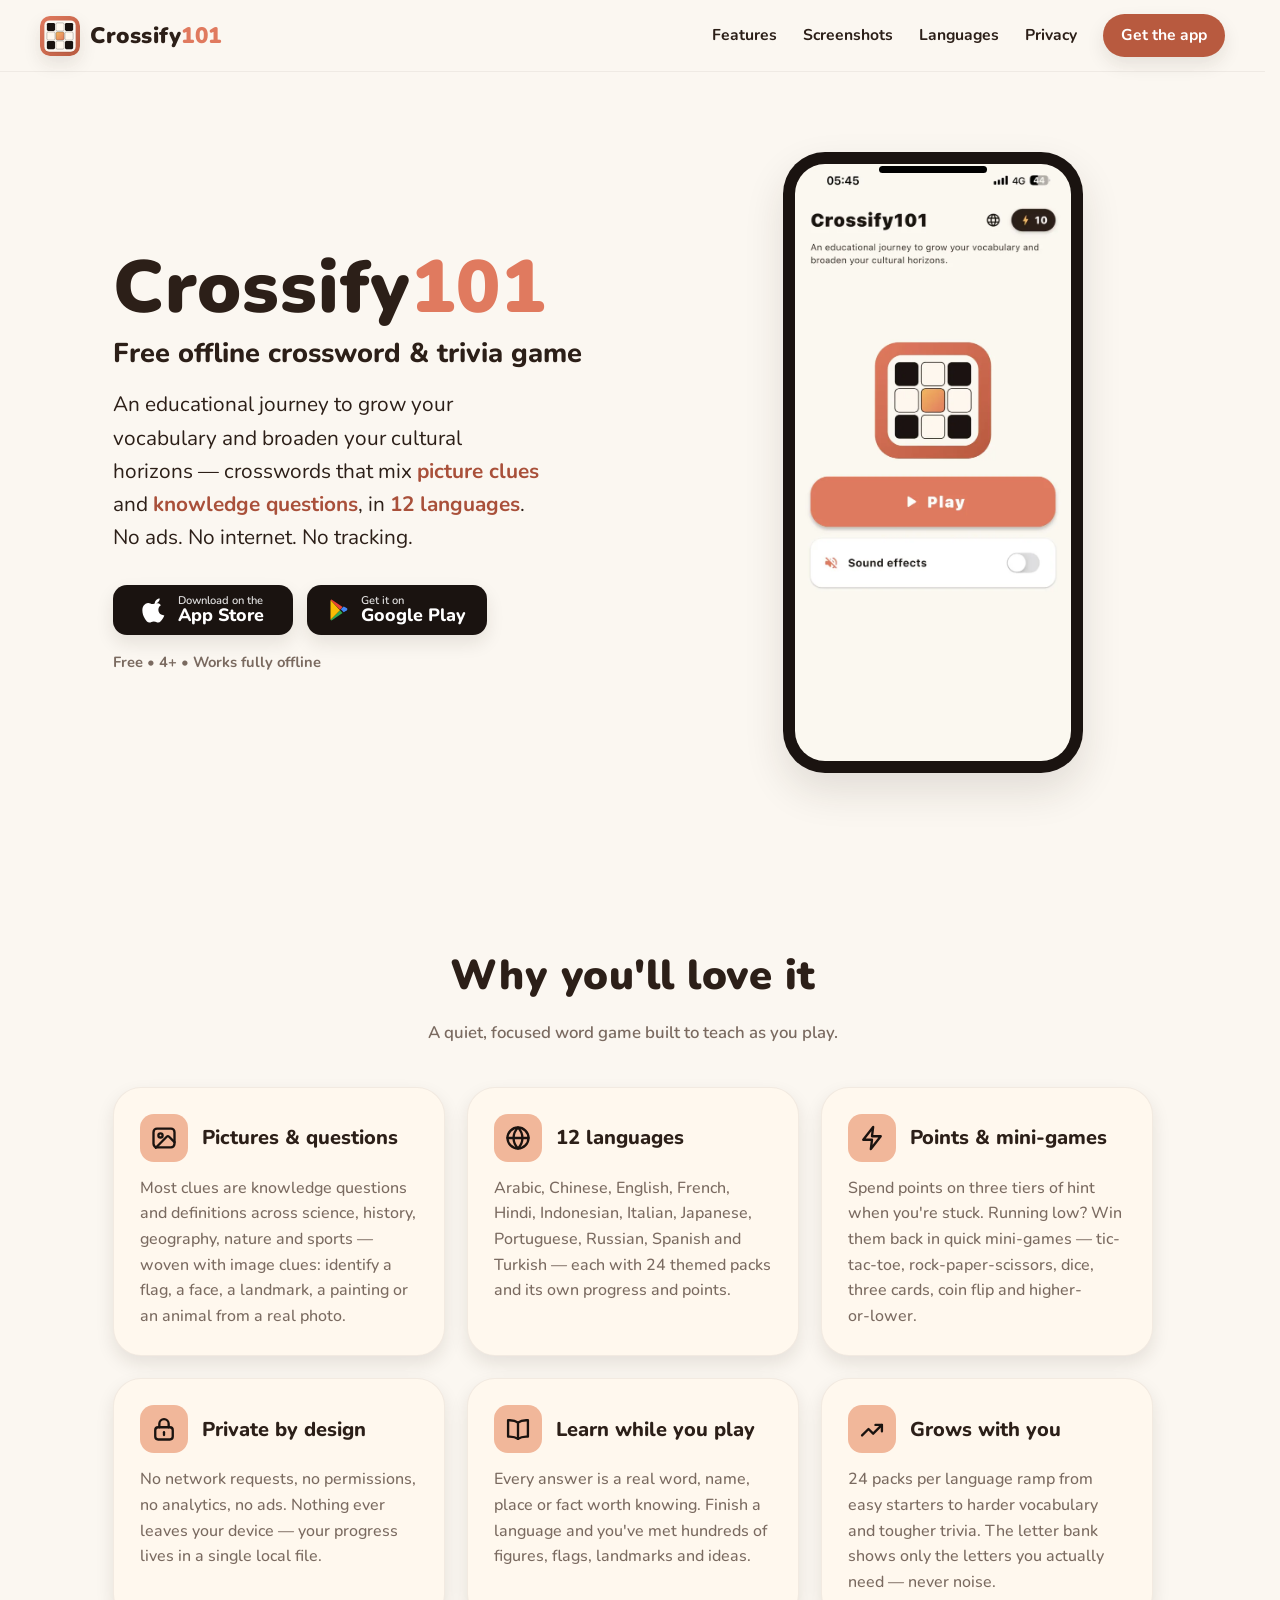
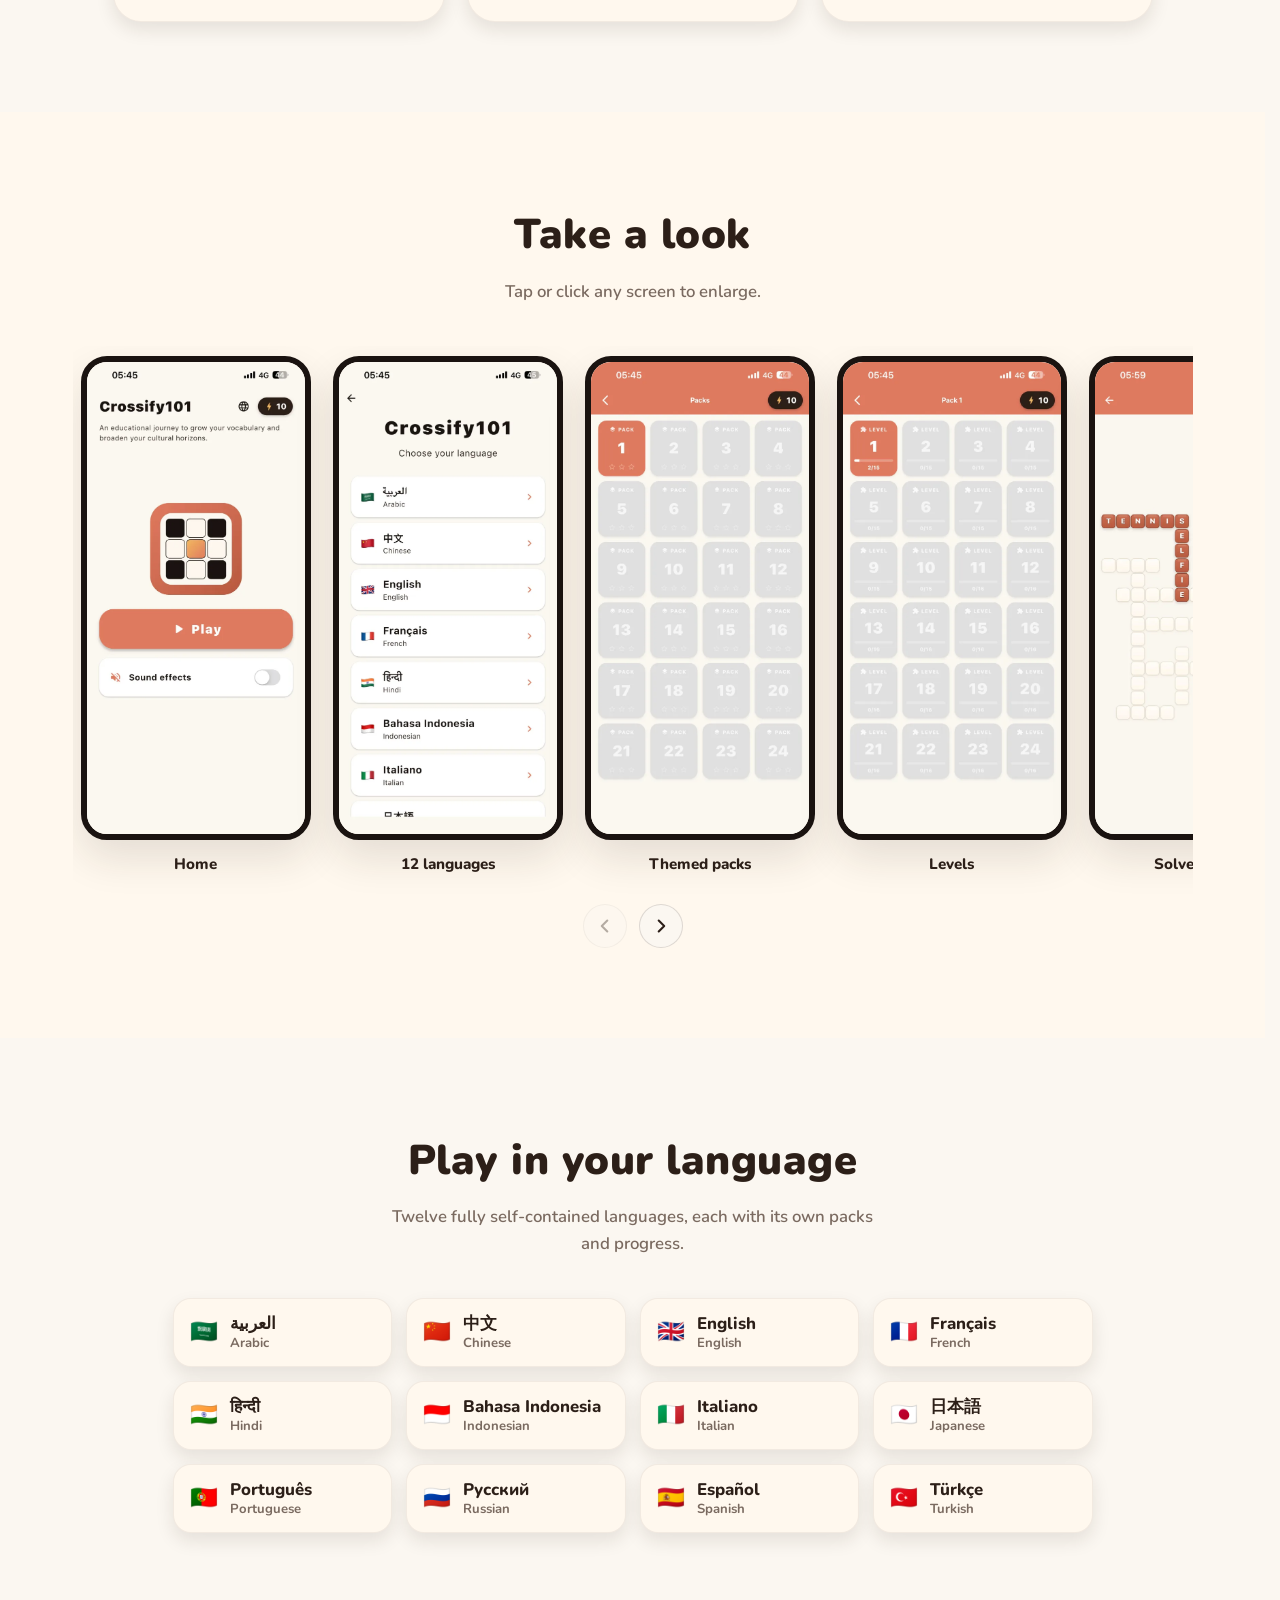
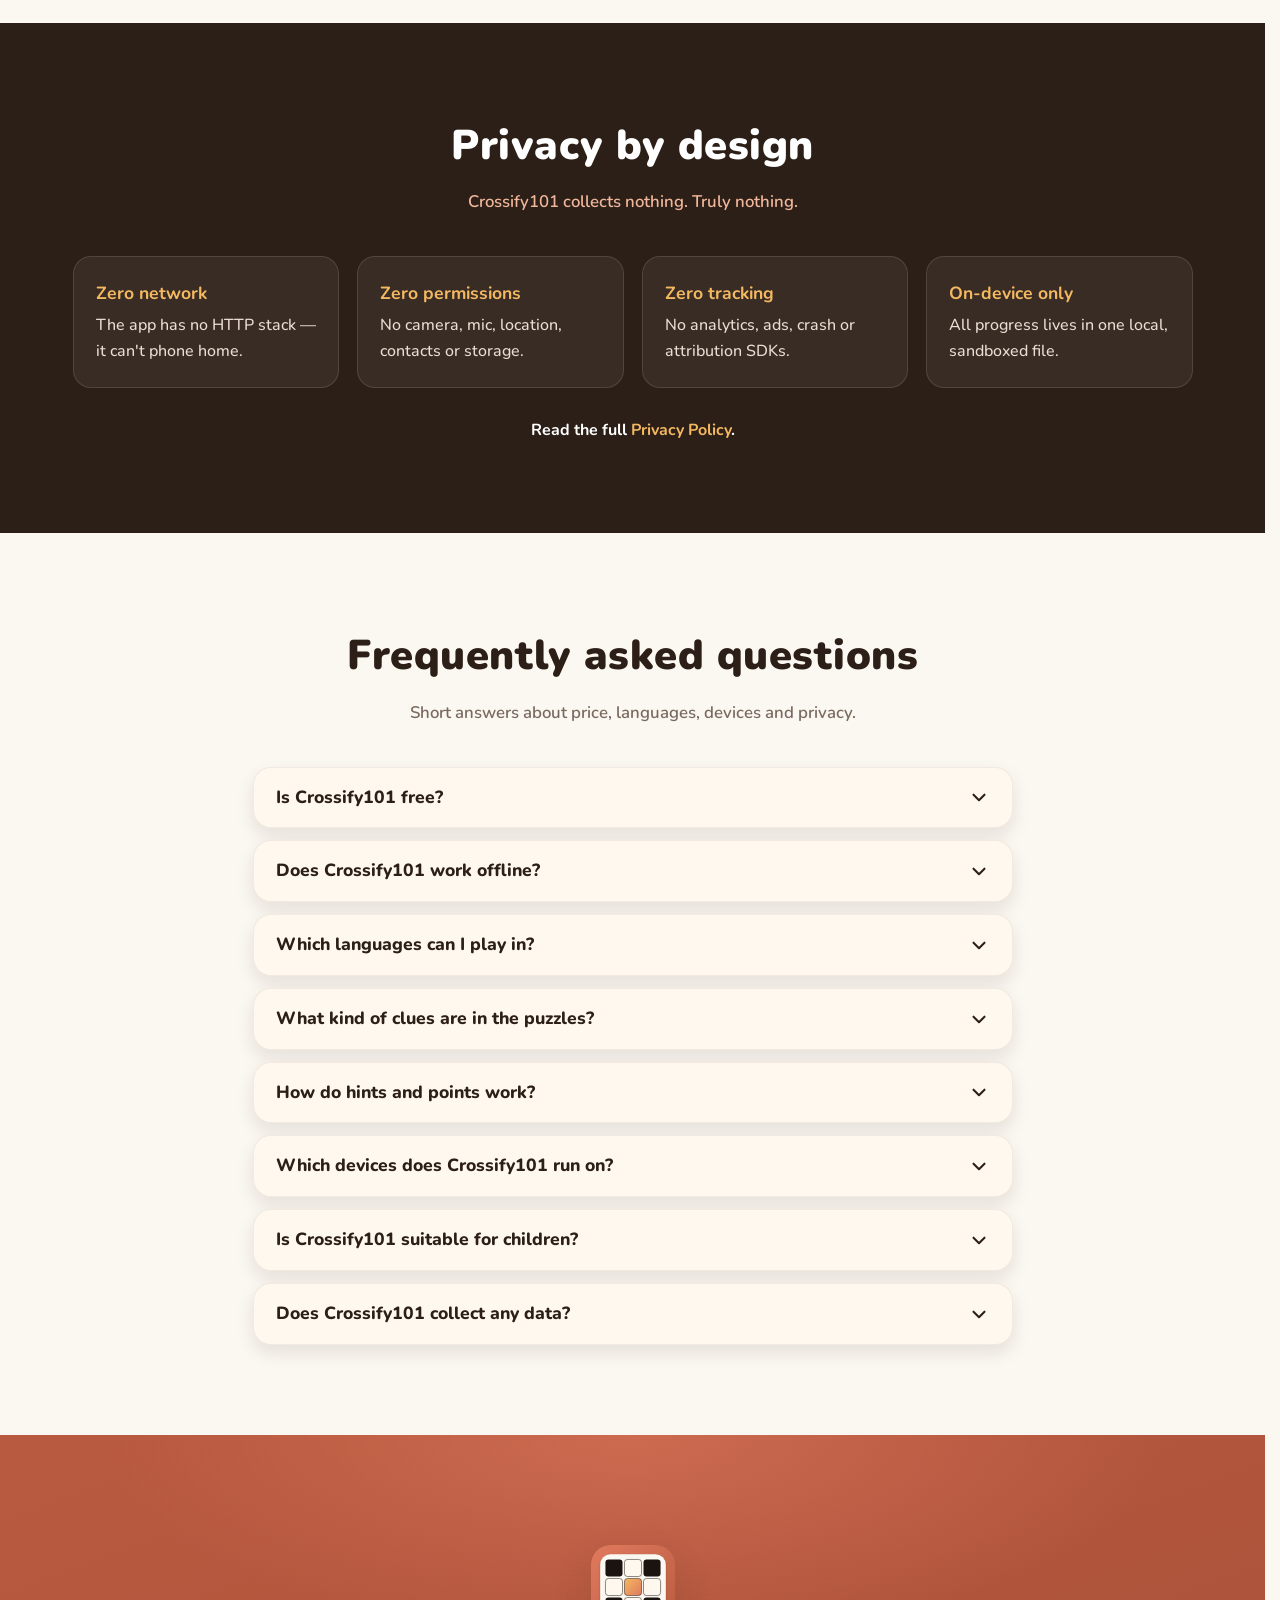
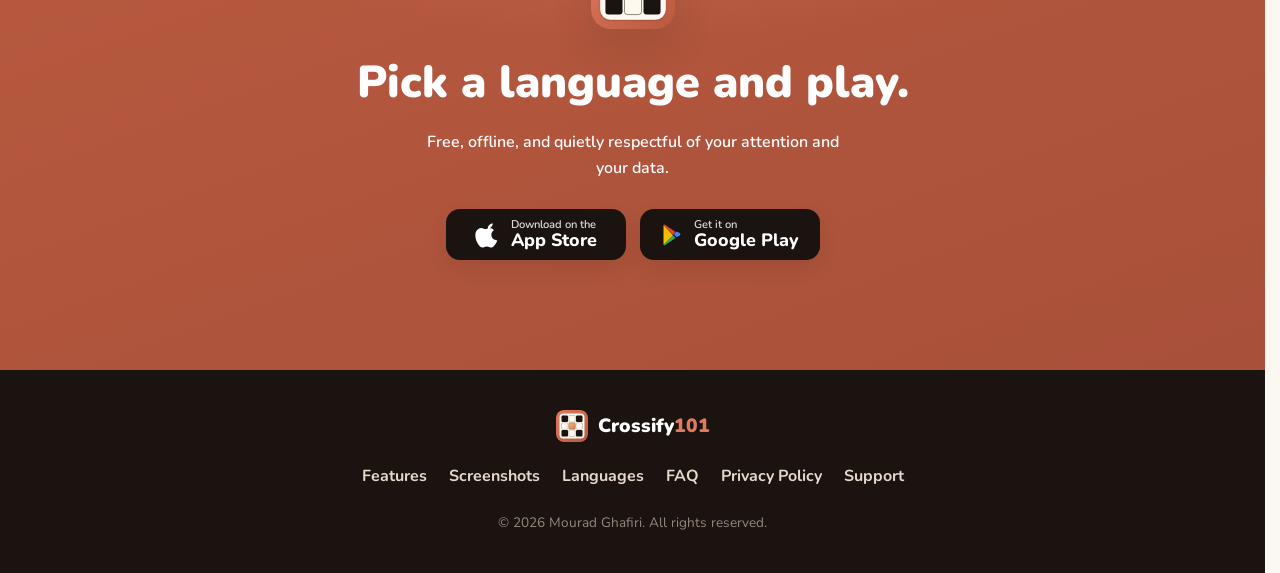
==== commit 4a5d794f: "Add SEO metadata, FAQ section, 404 page and sitemap Give search engines and social previews more to " ====
--- a/index.html
+++ b/index.html
@@ -3,23 +3,208 @@
 <head>
   <meta charset="UTF-8" />
   <meta name="viewport" content="width=device-width, initial-scale=1.0" />
-  <title>Crossify101 — Offline word puzzles in 12 languages</title>
-  <meta name="description" content="Crossify101 is an offline crossword game that grows your vocabulary and cultural knowledge through picture clues and knowledge questions. 12 languages, 24 packs each. No ads, no internet, no tracking." />
+  <title>Crossify101 — Free Offline Crossword Game in 12 Languages</title>
+  <meta name="description" content="Grow your vocabulary with free offline crosswords for iPhone, iPad and Android: picture clues and trivia questions in 12 languages. No ads, no tracking." />
+  <link rel="canonical" href="https://crossify101.com/" />
+  <meta name="robots" content="index, follow, max-image-preview:large" />
+  <meta name="author" content="Mourad Ghafiri" />
   <meta name="theme-color" content="#E07A5F" />
   <meta name="color-scheme" content="light" />
+  <meta name="apple-itunes-app" content="app-id=6771224286" />
 
   <!-- Open Graph -->
-  <meta property="og:title" content="Crossify101 — Offline word puzzles in 12 languages" />
-  <meta property="og:description" content="Grow your vocabulary and cultural knowledge with picture-and-question crosswords. 12 languages. No ads, no tracking." />
   <meta property="og:type" content="website" />
-  <meta property="og:image" content="screenshots/2-play.jpeg" />
-
+  <meta property="og:site_name" content="Crossify101" />
+  <meta property="og:locale" content="en_US" />
+  <meta property="og:url" content="https://crossify101.com/" />
+  <meta property="og:title" content="Crossify101 — Free Offline Crossword Game in 12 Languages" />
+  <meta property="og:description" content="Grow your vocabulary and cultural knowledge with picture-and-question crosswords in 12 languages. Free, offline, no ads, no tracking." />
+  <meta property="og:image" content="https://crossify101.com/og-image.jpg" />
+  <meta property="og:image:type" content="image/jpeg" />
+  <meta property="og:image:width" content="1200" />
+  <meta property="og:image:height" content="630" />
+  <meta property="og:image:alt" content="Crossify101: offline crossword puzzles in 12 languages, shown on three phone screens" />
+
+  <!-- X / Twitter -->
+  <meta name="twitter:card" content="summary_large_image" />
+  <meta name="twitter:title" content="Crossify101 — Free Offline Crossword Game in 12 Languages" />
+  <meta name="twitter:description" content="Grow your vocabulary and cultural knowledge with picture-and-question crosswords in 12 languages. Free, offline, no ads, no tracking." />
+  <meta name="twitter:image" content="https://crossify101.com/og-image.jpg" />
+  <meta name="twitter:image:alt" content="Crossify101: offline crossword puzzles in 12 languages, shown on three phone screens" />
+
+  <link rel="icon" href="favicon.ico" sizes="16x16 32x32 48x48" />
   <link rel="icon" type="image/svg+xml" href="logo.svg" />
+  <link rel="icon" type="image/png" sizes="192x192" href="favicon-192.png" />
   <link rel="apple-touch-icon" href="apple-touch-icon.png" />
   <link rel="preconnect" href="https://fonts.googleapis.com" />
   <link rel="preconnect" href="https://fonts.gstatic.com" crossorigin />
   <link href="https://fonts.googleapis.com/css2?family=Nunito:wght@400..900&display=swap" rel="stylesheet" />
   <link rel="stylesheet" href="styles.css" />
+
+  <script type="application/ld+json">
+  {
+    "@context": "https://schema.org",
+    "@graph": [
+      {
+        "@type": "WebSite",
+        "@id": "https://crossify101.com/#website",
+        "url": "https://crossify101.com/",
+        "name": "Crossify101",
+        "description": "Free offline crossword and trivia game in 12 languages.",
+        "inLanguage": "en",
+        "publisher": {
+          "@id": "https://crossify101.com/#author"
+        }
+      },
+      {
+        "@type": "Person",
+        "@id": "https://crossify101.com/#author",
+        "name": "Mourad Ghafiri",
+        "url": "https://crossify101.com/"
+      },
+      {
+        "@type": "MobileApplication",
+        "@id": "https://crossify101.com/#app",
+        "name": "Crossify101",
+        "url": "https://crossify101.com/",
+        "description": "An offline crossword game that grows your vocabulary and cultural knowledge with picture clues and knowledge questions in 12 languages, 24 themed packs each. No ads, no internet, no tracking.",
+        "applicationCategory": "EducationalApplication",
+        "applicationSubCategory": "Word game",
+        "operatingSystem": "iOS 13.0 or later, iPadOS 13.0 or later, macOS 11.0 or later (Apple silicon), Android",
+        "image": "https://crossify101.com/og-image.jpg",
+        "screenshot": [
+          "https://crossify101.com/screenshots/2-play.jpeg",
+          "https://crossify101.com/screenshots/1-languages.jpeg",
+          "https://crossify101.com/screenshots/5-level.jpeg",
+          "https://crossify101.com/screenshots/6-question.jpeg",
+          "https://crossify101.com/screenshots/7-mini-games.jpeg"
+        ],
+        "inLanguage": [
+          "ar",
+          "zh",
+          "en",
+          "fr",
+          "hi",
+          "id",
+          "it",
+          "ja",
+          "pt",
+          "ru",
+          "es",
+          "tr"
+        ],
+        "contentRating": "4+",
+        "isAccessibleForFree": true,
+        "featureList": [
+          "Crosswords with picture clues and knowledge questions",
+          "12 languages with 24 themed packs each",
+          "Three tiers of hints paid with in-game points",
+          "Six mini-games to win points back",
+          "Works fully offline",
+          "No ads, no tracking, no permissions"
+        ],
+        "installUrl": [
+          "https://apps.apple.com/app/crossify101/id6771224286",
+          "https://play.google.com/store/apps/details?id=com.crossify101.crossify101"
+        ],
+        "sameAs": [
+          "https://apps.apple.com/app/crossify101/id6771224286",
+          "https://play.google.com/store/apps/details?id=com.crossify101.crossify101"
+        ],
+        "offers": [
+          {
+            "@type": "Offer",
+            "price": "0",
+            "priceCurrency": "USD",
+            "url": "https://apps.apple.com/app/crossify101/id6771224286"
+          },
+          {
+            "@type": "Offer",
+            "price": "0",
+            "priceCurrency": "USD",
+            "url": "https://play.google.com/store/apps/details?id=com.crossify101.crossify101"
+          }
+        ],
+        "author": {
+          "@id": "https://crossify101.com/#author"
+        },
+        "publisher": {
+          "@id": "https://crossify101.com/#author"
+        }
+      },
+      {
+        "@type": "FAQPage",
+        "@id": "https://crossify101.com/#faq",
+        "mainEntity": [
+          {
+            "@type": "Question",
+            "name": "Is Crossify101 free?",
+            "acceptedAnswer": {
+              "@type": "Answer",
+              "text": "Yes. Crossify101 is free, with no in-app purchases, no subscriptions and no ads. The in-game points are a local game mechanic and have no monetary value."
+            }
+          },
+          {
+            "@type": "Question",
+            "name": "Does Crossify101 work offline?",
+            "acceptedAnswer": {
+              "@type": "Answer",
+              "text": "Yes, completely. Every puzzle, picture and mini-game is bundled inside the app, so you can play anywhere without an internet connection. The app never makes a network request."
+            }
+          },
+          {
+            "@type": "Question",
+            "name": "Which languages can I play in?",
+            "acceptedAnswer": {
+              "@type": "Answer",
+              "text": "Twelve: Arabic, Chinese, English, French, Hindi, Indonesian, Italian, Japanese, Portuguese, Russian, Spanish and Turkish. Each language has its own 24 themed packs, its own progress and its own points."
+            }
+          },
+          {
+            "@type": "Question",
+            "name": "What kind of clues are in the puzzles?",
+            "acceptedAnswer": {
+              "@type": "Answer",
+              "text": "Most clues are knowledge questions and definitions across science, history, geography, nature and sports. They are mixed with picture clues where you identify a flag, a face, a landmark, a painting or an animal from a real photo."
+            }
+          },
+          {
+            "@type": "Question",
+            "name": "How do hints and points work?",
+            "acceptedAnswer": {
+              "@type": "Answer",
+              "text": "Every language starts you with a 10-point welcome bonus. Revealing a letter costs 1 point, revealing the written clue costs 2 and revealing the whole word costs 3. Running low? Win points back in quick mini-games: tic-tac-toe, rock-paper-scissors, dice, three cards, coin flip and higher-or-lower."
+            }
+          },
+          {
+            "@type": "Question",
+            "name": "Which devices does Crossify101 run on?",
+            "acceptedAnswer": {
+              "@type": "Answer",
+              "text": "iPhone and iPad (iOS and iPadOS 13 or later) and Macs with Apple silicon, from the App Store, and Android devices from Google Play."
+            }
+          },
+          {
+            "@type": "Question",
+            "name": "Is Crossify101 suitable for children?",
+            "acceptedAnswer": {
+              "@type": "Answer",
+              "text": "Yes. It is rated 4+, shows no ads and collects no data at all, so it collects no data from children either."
+            }
+          },
+          {
+            "@type": "Question",
+            "name": "Does Crossify101 collect any data?",
+            "acceptedAnswer": {
+              "@type": "Answer",
+              "text": "No. The app requests no permissions and contains no analytics, advertising, crash-reporting or attribution software. Your progress is stored only on your device, in a single sandboxed file."
+            }
+          }
+        ]
+      }
+    ]
+  }
+  </script>
 </head>
 <body>
 
@@ -51,7 +236,10 @@
   <!-- ───────── Hero ───────── -->
   <section class="hero">
     <div class="hero__copy">
-      <h1 class="hero__title">Crossify<span class="brand__accent">101</span></h1>
+      <h1 class="hero__title">
+        Crossify<span class="brand__accent">101</span>
+        <span class="hero__subtitle">Free offline crossword &amp; trivia game</span>
+      </h1>
       <p class="hero__tagline">
         An educational journey to grow your vocabulary and broaden your cultural horizons —
         crosswords that mix <strong>picture clues</strong> and <strong>knowledge questions</strong>,
@@ -90,7 +278,7 @@
              srcset="screenshots/thumbs/2-play.webp 640w, screenshots/2-play.jpeg 1284w"
              sizes="(max-width: 860px) 236px, 276px"
              width="1284" height="2778" fetchpriority="high"
-             alt="Crossify101 home screen with the Play button" />
+             alt="Crossify101 crossword game home screen with the Play button" />
       </div>
     </div>
   </section>
@@ -145,16 +333,16 @@
     <p class="section__lead">Tap or click any screen to enlarge.</p>
 
     <div class="shots" id="shots">
-      <figure class="shot"><button class="shot__open" type="button" aria-label="Enlarge: Home screen"><img src="screenshots/thumbs/2-play.webp" srcset="screenshots/thumbs/2-play.webp 640w, screenshots/2-play.jpeg 1284w" sizes="(max-width: 460px) 180px, 230px" width="1284" height="2778" data-full="screenshots/2-play.jpeg" alt="Home screen" loading="lazy" /></button><figcaption>Home</figcaption></figure>
-      <figure class="shot"><button class="shot__open" type="button" aria-label="Enlarge: Language picker with 12 languages"><img src="screenshots/thumbs/1-languages.webp" srcset="screenshots/thumbs/1-languages.webp 640w, screenshots/1-languages.jpeg 1284w" sizes="(max-width: 460px) 180px, 230px" width="1284" height="2778" data-full="screenshots/1-languages.jpeg" alt="Language picker with 12 languages" loading="lazy" /></button><figcaption>12 languages</figcaption></figure>
-      <figure class="shot"><button class="shot__open" type="button" aria-label="Enlarge: Themed pack grid"><img src="screenshots/thumbs/3-packs.webp" srcset="screenshots/thumbs/3-packs.webp 640w, screenshots/3-packs.jpeg 1284w" sizes="(max-width: 460px) 180px, 230px" width="1284" height="2778" data-full="screenshots/3-packs.jpeg" alt="Themed pack grid" loading="lazy" /></button><figcaption>Themed packs</figcaption></figure>
-      <figure class="shot"><button class="shot__open" type="button" aria-label="Enlarge: Level list within a pack"><img src="screenshots/thumbs/4-levels.webp" srcset="screenshots/thumbs/4-levels.webp 640w, screenshots/4-levels.jpeg 1284w" sizes="(max-width: 460px) 180px, 230px" width="1284" height="2778" data-full="screenshots/4-levels.jpeg" alt="Level list within a pack" loading="lazy" /></button><figcaption>Levels</figcaption></figure>
-      <figure class="shot"><button class="shot__open" type="button" aria-label="Enlarge: A crossword grid in progress"><img src="screenshots/thumbs/5-level.webp" srcset="screenshots/thumbs/5-level.webp 640w, screenshots/5-level.jpeg 1284w" sizes="(max-width: 460px) 180px, 230px" width="1284" height="2778" data-full="screenshots/5-level.jpeg" alt="A crossword grid in progress" loading="lazy" /></button><figcaption>Solve the grid</figcaption></figure>
-      <figure class="shot"><button class="shot__open" type="button" aria-label="Enlarge: A knowledge question clue"><img src="screenshots/thumbs/6-question.webp" srcset="screenshots/thumbs/6-question.webp 640w, screenshots/6-question.jpeg 1284w" sizes="(max-width: 460px) 180px, 230px" width="1284" height="2778" data-full="screenshots/6-question.jpeg" alt="A knowledge question clue" loading="lazy" /></button><figcaption>Question clues</figcaption></figure>
-      <figure class="shot"><button class="shot__open" type="button" aria-label="Enlarge: Mini-games shelf"><img src="screenshots/thumbs/7-mini-games.webp" srcset="screenshots/thumbs/7-mini-games.webp 640w, screenshots/7-mini-games.jpeg 1284w" sizes="(max-width: 460px) 180px, 230px" width="1284" height="2778" data-full="screenshots/7-mini-games.jpeg" alt="Mini-games shelf" loading="lazy" /></button><figcaption>Mini-games</figcaption></figure>
-      <figure class="shot"><button class="shot__open" type="button" aria-label="Enlarge: Tic-tac-toe mini-game"><img src="screenshots/thumbs/8-tik-tak-toe.webp" srcset="screenshots/thumbs/8-tik-tak-toe.webp 640w, screenshots/8-tik-tak-toe.jpeg 1284w" sizes="(max-width: 460px) 180px, 230px" width="1284" height="2778" data-full="screenshots/8-tik-tak-toe.jpeg" alt="Tic-tac-toe mini-game" loading="lazy" /></button><figcaption>Tic-tac-toe</figcaption></figure>
-      <figure class="shot"><button class="shot__open" type="button" aria-label="Enlarge: Rock paper scissors mini-game"><img src="screenshots/thumbs/9-rock-paper.webp" srcset="screenshots/thumbs/9-rock-paper.webp 640w, screenshots/9-rock-paper.jpeg 1284w" sizes="(max-width: 460px) 180px, 230px" width="1284" height="2778" data-full="screenshots/9-rock-paper.jpeg" alt="Rock paper scissors mini-game" loading="lazy" /></button><figcaption>Rock paper scissors</figcaption></figure>
-      <figure class="shot"><button class="shot__open" type="button" aria-label="Enlarge: Coin flip mini-game"><img src="screenshots/thumbs/10-coin-flip.webp" srcset="screenshots/thumbs/10-coin-flip.webp 640w, screenshots/10-coin-flip.jpeg 1284w" sizes="(max-width: 460px) 180px, 230px" width="1284" height="2778" data-full="screenshots/10-coin-flip.jpeg" alt="Coin flip mini-game" loading="lazy" /></button><figcaption>Coin flip</figcaption></figure>
+      <figure class="shot"><button class="shot__open" type="button" aria-label="Enlarge: Crossify101 home screen with the Play button and a 10-point balance"><img src="screenshots/thumbs/2-play.webp" srcset="screenshots/thumbs/2-play.webp 640w, screenshots/2-play.jpeg 1284w" sizes="(max-width: 460px) 180px, 230px" width="1284" height="2778" data-full="screenshots/2-play.jpeg" alt="Crossify101 home screen with the Play button and a 10-point balance" loading="lazy" /></button><figcaption>Home</figcaption></figure>
+      <figure class="shot"><button class="shot__open" type="button" aria-label="Enlarge: Language picker listing Arabic, Chinese, English, French, Hindi, Indonesian and Italian"><img src="screenshots/thumbs/1-languages.webp" srcset="screenshots/thumbs/1-languages.webp 640w, screenshots/1-languages.jpeg 1284w" sizes="(max-width: 460px) 180px, 230px" width="1284" height="2778" data-full="screenshots/1-languages.jpeg" alt="Language picker listing Arabic, Chinese, English, French, Hindi, Indonesian and Italian" loading="lazy" /></button><figcaption>12 languages</figcaption></figure>
+      <figure class="shot"><button class="shot__open" type="button" aria-label="Enlarge: Grid of 24 numbered crossword packs with pack 1 unlocked"><img src="screenshots/thumbs/3-packs.webp" srcset="screenshots/thumbs/3-packs.webp 640w, screenshots/3-packs.jpeg 1284w" sizes="(max-width: 460px) 180px, 230px" width="1284" height="2778" data-full="screenshots/3-packs.jpeg" alt="Grid of 24 numbered crossword packs with pack 1 unlocked" loading="lazy" /></button><figcaption>Themed packs</figcaption></figure>
+      <figure class="shot"><button class="shot__open" type="button" aria-label="Enlarge: Level list inside pack 1, with progress shown on level 1"><img src="screenshots/thumbs/4-levels.webp" srcset="screenshots/thumbs/4-levels.webp 640w, screenshots/4-levels.jpeg 1284w" sizes="(max-width: 460px) 180px, 230px" width="1284" height="2778" data-full="screenshots/4-levels.jpeg" alt="Level list inside pack 1, with progress shown on level 1" loading="lazy" /></button><figcaption>Levels</figcaption></figure>
+      <figure class="shot"><button class="shot__open" type="button" aria-label="Enlarge: Crossword grid in progress with TENNIS and SELFIE filled in"><img src="screenshots/thumbs/5-level.webp" srcset="screenshots/thumbs/5-level.webp 640w, screenshots/5-level.jpeg 1284w" sizes="(max-width: 460px) 180px, 230px" width="1284" height="2778" data-full="screenshots/5-level.jpeg" alt="Crossword grid in progress with TENNIS and SELFIE filled in" loading="lazy" /></button><figcaption>Solve the grid</figcaption></figure>
+      <figure class="shot"><button class="shot__open" type="button" aria-label="Enlarge: Picture clue asking “Who is this person?” above answer boxes, hint buttons and a letter bank"><img src="screenshots/thumbs/6-question.webp" srcset="screenshots/thumbs/6-question.webp 640w, screenshots/6-question.jpeg 1284w" sizes="(max-width: 460px) 180px, 230px" width="1284" height="2778" data-full="screenshots/6-question.jpeg" alt="Picture clue asking “Who is this person?” above answer boxes, hint buttons and a letter bank" loading="lazy" /></button><figcaption>Question clues</figcaption></figure>
+      <figure class="shot"><button class="shot__open" type="button" aria-label="Enlarge: “Need more points?” menu with six mini-games: tic-tac-toe, rock-paper-scissors, dice duel, three cards, coin flip and higher or lower"><img src="screenshots/thumbs/7-mini-games.webp" srcset="screenshots/thumbs/7-mini-games.webp 640w, screenshots/7-mini-games.jpeg 1284w" sizes="(max-width: 460px) 180px, 230px" width="1284" height="2778" data-full="screenshots/7-mini-games.jpeg" alt="“Need more points?” menu with six mini-games: tic-tac-toe, rock-paper-scissors, dice duel, three cards, coin flip and higher or lower" loading="lazy" /></button><figcaption>Mini-games</figcaption></figure>
+      <figure class="shot"><button class="shot__open" type="button" aria-label="Enlarge: Tic-tac-toe mini-game against the computer"><img src="screenshots/thumbs/8-tik-tak-toe.webp" srcset="screenshots/thumbs/8-tik-tak-toe.webp 640w, screenshots/8-tik-tak-toe.jpeg 1284w" sizes="(max-width: 460px) 180px, 230px" width="1284" height="2778" data-full="screenshots/8-tik-tak-toe.jpeg" alt="Tic-tac-toe mini-game against the computer" loading="lazy" /></button><figcaption>Tic-tac-toe</figcaption></figure>
+      <figure class="shot"><button class="shot__open" type="button" aria-label="Enlarge: Rock-paper-scissors mini-game against the computer"><img src="screenshots/thumbs/9-rock-paper.webp" srcset="screenshots/thumbs/9-rock-paper.webp 640w, screenshots/9-rock-paper.jpeg 1284w" sizes="(max-width: 460px) 180px, 230px" width="1284" height="2778" data-full="screenshots/9-rock-paper.jpeg" alt="Rock-paper-scissors mini-game against the computer" loading="lazy" /></button><figcaption>Rock paper scissors</figcaption></figure>
+      <figure class="shot"><button class="shot__open" type="button" aria-label="Enlarge: Coin flip mini-game with heads and tails buttons"><img src="screenshots/thumbs/10-coin-flip.webp" srcset="screenshots/thumbs/10-coin-flip.webp 640w, screenshots/10-coin-flip.jpeg 1284w" sizes="(max-width: 460px) 180px, 230px" width="1284" height="2778" data-full="screenshots/10-coin-flip.jpeg" alt="Coin flip mini-game with heads and tails buttons" loading="lazy" /></button><figcaption>Coin flip</figcaption></figure>
     </div>
 
     <div class="shots-nav" id="shotsNav" hidden>
@@ -199,6 +387,47 @@
     <p class="privacy-link">
       Read the full <a href="privacy.html">Privacy Policy</a>.
     </p>
+  </section>
+
+  <!-- ───────── FAQ ───────── -->
+  <section class="section" id="faq">
+    <h2 class="section__title">Frequently asked questions</h2>
+    <p class="section__lead">Short answers about price, languages, devices and privacy.</p>
+
+    <div class="faq">
+      <details class="faq__item">
+        <summary>Is Crossify101 free?<svg viewBox="0 0 24 24" aria-hidden="true"><path d="m6 9.5 6 6 6-6"/></svg></summary>
+        <p>Yes. Crossify101 is free, with no in-app purchases, no subscriptions and no ads. The in-game points are a local game mechanic and have no monetary value.</p>
+      </details>
+      <details class="faq__item">
+        <summary>Does Crossify101 work offline?<svg viewBox="0 0 24 24" aria-hidden="true"><path d="m6 9.5 6 6 6-6"/></svg></summary>
+        <p>Yes, completely. Every puzzle, picture and mini-game is bundled inside the app, so you can play anywhere without an internet connection. The app never makes a network request.</p>
+      </details>
+      <details class="faq__item">
+        <summary>Which languages can I play in?<svg viewBox="0 0 24 24" aria-hidden="true"><path d="m6 9.5 6 6 6-6"/></svg></summary>
+        <p>Twelve: Arabic, Chinese, English, French, Hindi, Indonesian, Italian, Japanese, Portuguese, Russian, Spanish and Turkish. Each language has its own 24 themed packs, its own progress and its own points.</p>
+      </details>
+      <details class="faq__item">
+        <summary>What kind of clues are in the puzzles?<svg viewBox="0 0 24 24" aria-hidden="true"><path d="m6 9.5 6 6 6-6"/></svg></summary>
+        <p>Most clues are knowledge questions and definitions across science, history, geography, nature and sports. They are mixed with picture clues where you identify a flag, a face, a landmark, a painting or an animal from a real photo.</p>
+      </details>
+      <details class="faq__item">
+        <summary>How do hints and points work?<svg viewBox="0 0 24 24" aria-hidden="true"><path d="m6 9.5 6 6 6-6"/></svg></summary>
+        <p>Every language starts you with a 10-point welcome bonus. Revealing a letter costs 1 point, revealing the written clue costs 2 and revealing the whole word costs 3. Running low? Win points back in quick mini-games: tic-tac-toe, rock-paper-scissors, dice, three cards, coin flip and higher-or-lower.</p>
+      </details>
+      <details class="faq__item">
+        <summary>Which devices does Crossify101 run on?<svg viewBox="0 0 24 24" aria-hidden="true"><path d="m6 9.5 6 6 6-6"/></svg></summary>
+        <p>iPhone and iPad (iOS and iPadOS 13 or later) and Macs with Apple silicon, from the App Store, and Android devices from Google Play.</p>
+      </details>
+      <details class="faq__item">
+        <summary>Is Crossify101 suitable for children?<svg viewBox="0 0 24 24" aria-hidden="true"><path d="m6 9.5 6 6 6-6"/></svg></summary>
+        <p>Yes. It is rated 4+, shows no ads and collects no data at all, so it collects no data from children either.</p>
+      </details>
+      <details class="faq__item">
+        <summary>Does Crossify101 collect any data?<svg viewBox="0 0 24 24" aria-hidden="true"><path d="m6 9.5 6 6 6-6"/></svg></summary>
+        <p>No. The app requests no permissions and contains no analytics, advertising, crash-reporting or attribution software. Your progress is stored only on your device, in a single sandboxed file.</p>
+      </details>
+    </div>
   </section>
 
   <!-- ───────── Download CTA ───────── -->
@@ -238,6 +467,8 @@
     <nav class="site-footer__links" aria-label="Footer">
       <a href="#features">Features</a>
       <a href="#screens">Screenshots</a>
+      <a href="#languages">Languages</a>
+      <a href="#faq">FAQ</a>
       <a href="privacy.html">Privacy Policy</a>
       <a href="mailto:mourad.ghafiri38@gmail.com">Support</a>
     </nav>
--- a/styles.css
+++ b/styles.css
@@ -174,6 +174,16 @@
   margin-bottom: 18px;
 }
 
+.hero__subtitle {
+  display: block;
+  margin-top: 12px;
+  font-size: clamp(1.3rem, 2.6vw, 1.7rem);
+  font-weight: 800;
+  line-height: 1.2;
+  letter-spacing: 0;
+  color: var(--espresso);
+}
+
 .hero__tagline {
   font-size: clamp(1.05rem, 2.2vw, 1.3rem);
   color: var(--espresso);
@@ -422,6 +432,52 @@
 .privacy-card span { color: #eaddd2; font-weight: 500; }
 .privacy-link { text-align: center; margin-top: 30px; font-weight: 700; }
 .privacy-link a { color: var(--gold); }
+
+/* ───────── FAQ ───────── */
+.faq {
+  display: grid;
+  gap: 12px;
+  max-width: 760px;
+  margin: 0 auto;
+}
+.faq__item {
+  background: var(--card);
+  border: 1px solid var(--hairline);
+  border-radius: var(--radius-md);
+  box-shadow: var(--shadow-sm);
+}
+.faq__item summary {
+  display: flex;
+  align-items: center;
+  justify-content: space-between;
+  gap: 16px;
+  padding: 18px 22px;
+  border-radius: var(--radius-md);
+  font-size: 1.1rem;
+  font-weight: 800;
+  line-height: 1.35;
+  list-style: none;
+  cursor: pointer;
+}
+.faq__item summary::-webkit-details-marker { display: none; }
+.faq__item summary:hover { color: var(--terracotta-ink); }
+.faq__item summary svg {
+  flex: none;
+  width: 22px; height: 22px;
+  fill: none;
+  stroke: currentColor;
+  stroke-width: 2.25;
+  stroke-linecap: round;
+  stroke-linejoin: round;
+  transition: transform .2s var(--ease-out);
+}
+.faq__item[open] summary svg { transform: rotate(180deg); }
+.faq__item p {
+  padding: 0 22px 20px;
+  color: var(--muted);
+  font-weight: 500;
+  max-width: 68ch;
+}
 
 /* ───────── CTA ───────── */
 .cta {
